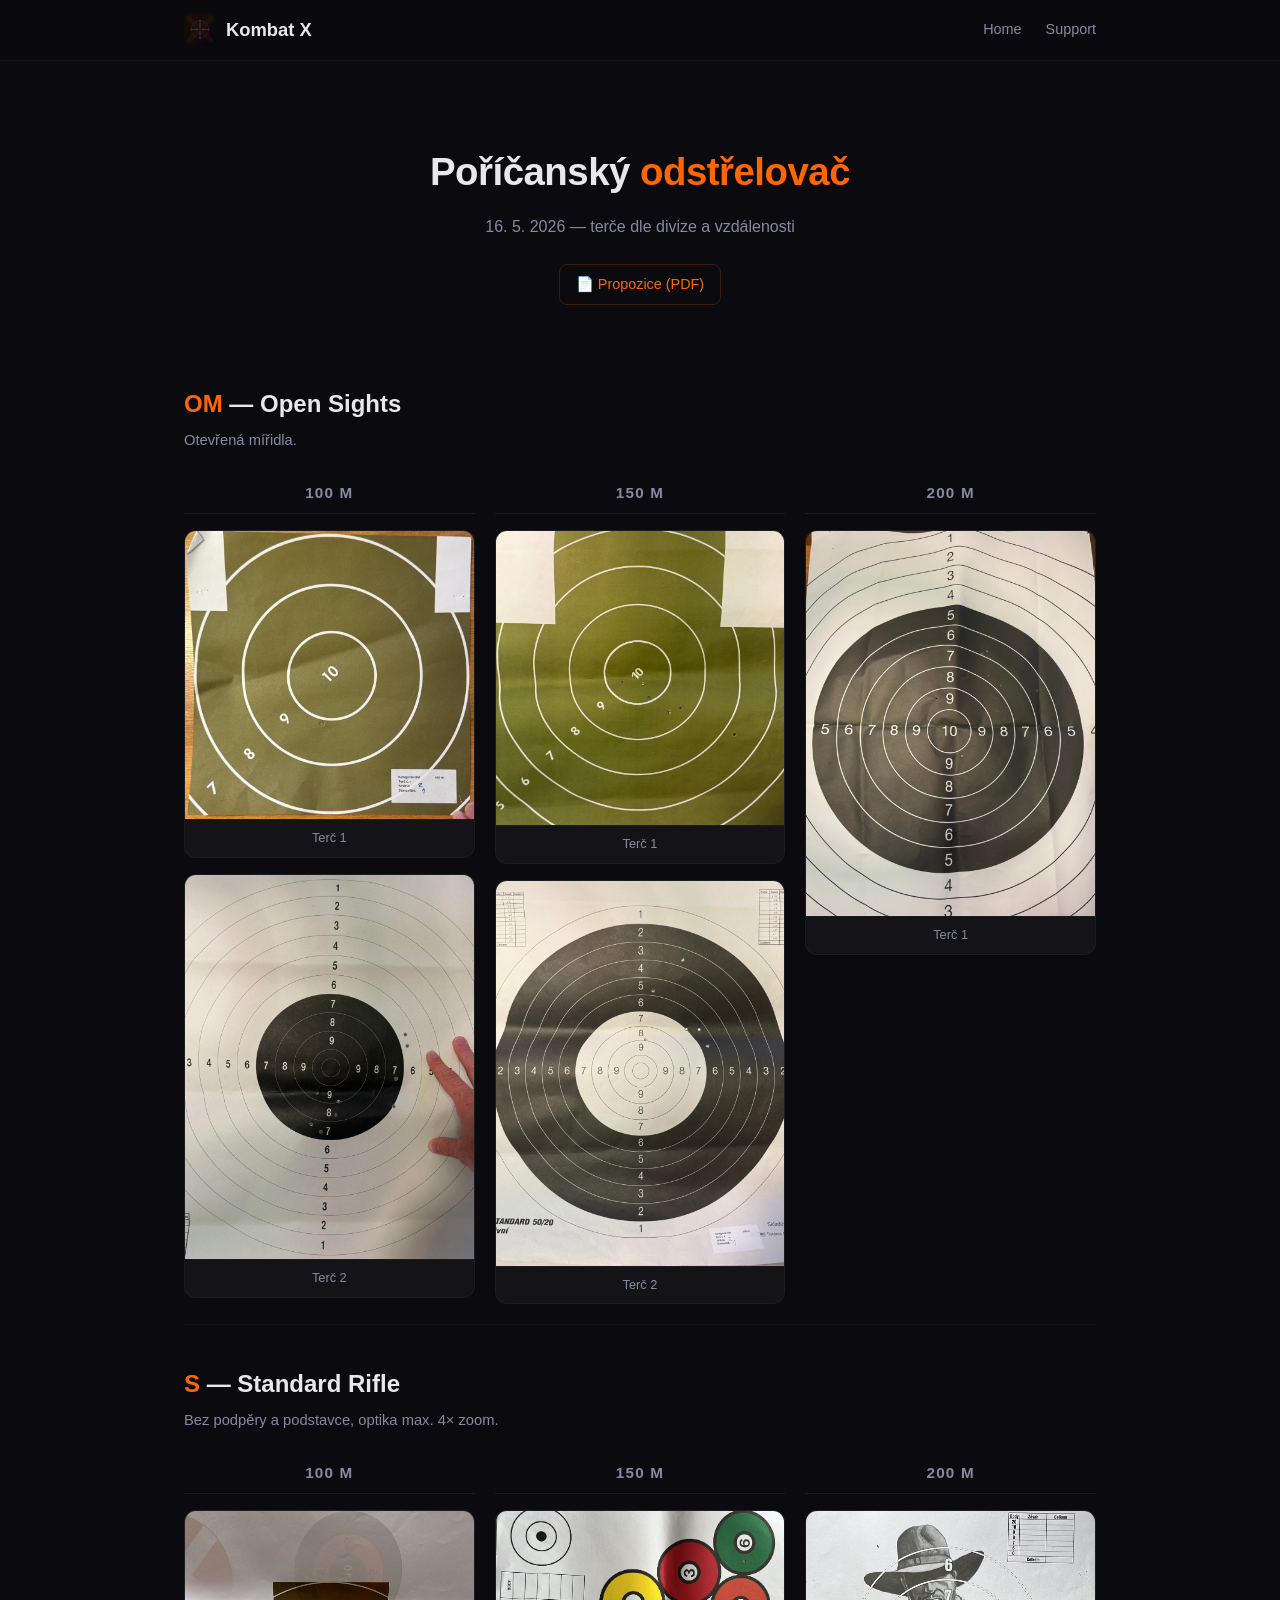
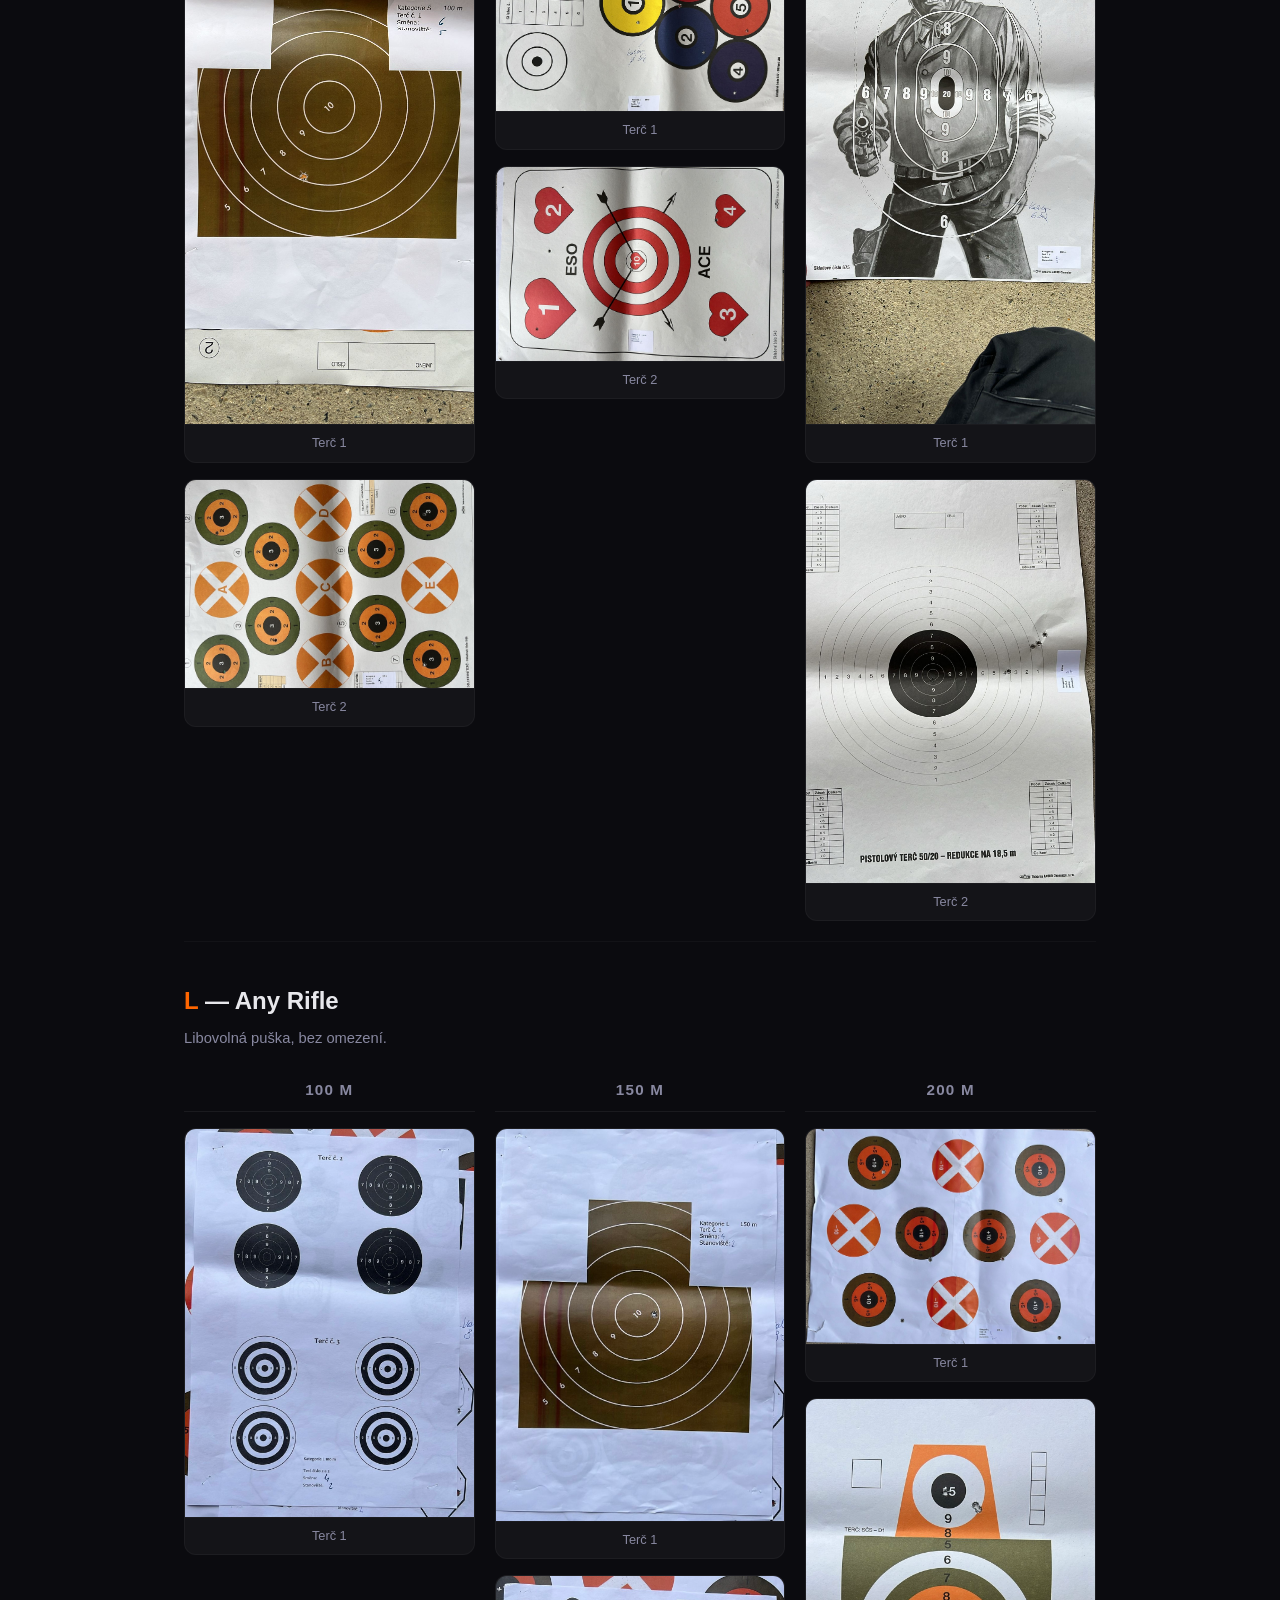
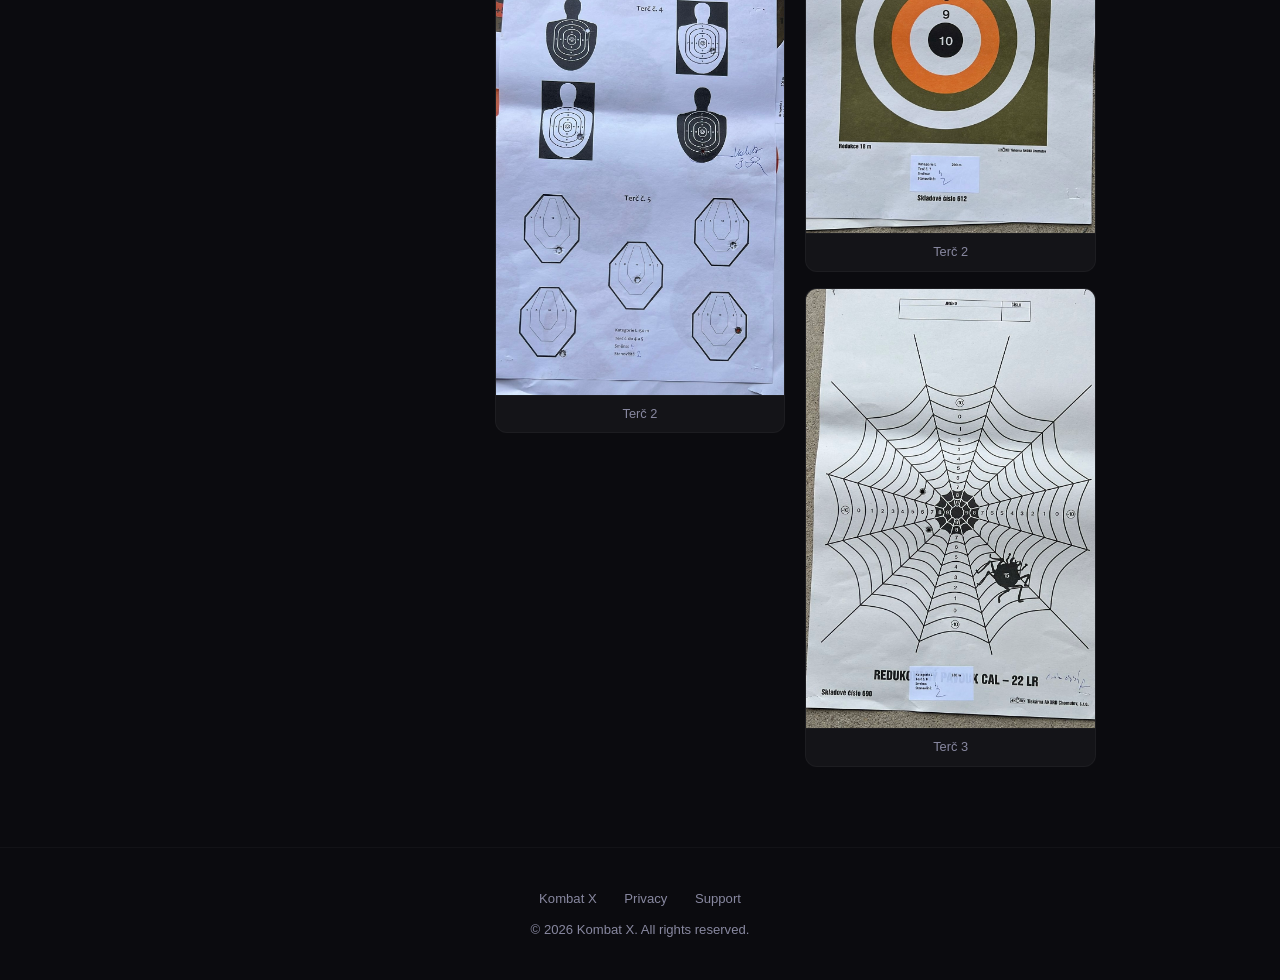
==== docs/2026_05_16/index.html @ 18e0c61b "Add Poříčanský odstřelovač 2026-05-16 target gallery 3-column gallery (100/150/200 m) per division (" ====
<!DOCTYPE html>
<html lang="en">
<head>
  <meta charset="utf-8">
  <meta name="viewport" content="width=device-width, initial-scale=1">
  <title>Poříčanský odstřelovač — 16. 5. 2026</title>
  <meta name="description" content="Terče ze závodu Poříčanský odstřelovač 2026 — divize OM, S a L na 100, 150 a 200 m.">
  <link rel="stylesheet" href="../style.css">
  <link rel="icon" href="data:image/svg+xml,<svg xmlns='http://www.w3.org/2000/svg' viewBox='0 0 100 100'><text y='.9em' font-size='90'>🎯</text></svg>">
  <style>
    .comp-hero {
      padding: 80px 0 40px;
      text-align: center;
    }
    .comp-hero h1 {
      font-size: 2.4rem; font-weight: 800; letter-spacing: -.5px;
      margin-bottom: 12px;
    }
    .comp-hero h1 span { color: var(--accent); }
    .comp-hero .meta {
      color: var(--text-muted); font-size: 1rem;
      margin-bottom: 24px;
    }
    .comp-hero .links a {
      display: inline-block;
      margin: 0 8px;
      padding: 8px 16px;
      border: 1px solid var(--accent-dim);
      border-radius: 8px;
      font-size: .9rem;
      color: var(--accent);
    }
    .comp-hero .links a:hover {
      background: var(--accent-dim);
      text-decoration: none;
    }

    .division {
      padding: 40px 0 20px;
      border-top: 1px solid #ffffff08;
    }
    .division:first-of-type { border-top: none; }
    .division h2 {
      font-size: 1.5rem; font-weight: 700;
      margin-bottom: 6px;
    }
    .division h2 span { color: var(--accent); }
    .division .description {
      color: var(--text-muted); font-size: .92rem;
      margin-bottom: 28px;
    }

    .targets-grid {
      display: grid;
      grid-template-columns: repeat(3, 1fr);
      gap: 20px;
    }
    .distance-col {
      display: flex;
      flex-direction: column;
      gap: 16px;
    }
    .distance-col h3 {
      font-size: .95rem;
      font-weight: 600;
      color: var(--text-muted);
      text-transform: uppercase;
      letter-spacing: .08em;
      text-align: center;
      padding-bottom: 8px;
      border-bottom: 1px solid #ffffff10;
    }
    .target {
      background: var(--bg-card);
      border: 1px solid #ffffff0a;
      border-radius: var(--radius);
      overflow: hidden;
      transition: border-color .2s, transform .2s;
    }
    .target:hover {
      border-color: var(--accent-dim);
      transform: translateY(-2px);
    }
    .target a {
      display: block;
    }
    .target img {
      width: 100%;
      height: auto;
      display: block;
    }
    .target .caption {
      padding: 8px 12px;
      font-size: .8rem;
      color: var(--text-muted);
      text-align: center;
      border-top: 1px solid #ffffff08;
    }

    @media (max-width: 720px) {
      .comp-hero { padding: 48px 0 24px; }
      .comp-hero h1 { font-size: 1.8rem; }
      .targets-grid { gap: 12px; }
      .distance-col { gap: 12px; }
      .distance-col h3 { font-size: .8rem; }
      .target .caption { font-size: .72rem; padding: 6px 8px; }
      .division h2 { font-size: 1.2rem; }
    }
  </style>
</head>
<body>

<!-- Nav -->
<nav class="nav">
  <div class="container">
    <a href="../index.html" class="nav-brand">
      <svg xmlns="http://www.w3.org/2000/svg" viewBox="0 0 512 512" width="32" height="32">
        <defs>
          <linearGradient id="bg" x1="0%" y1="0%" x2="100%" y2="100%">
            <stop offset="0%" stop-color="#1a0a00"/>
            <stop offset="50%" stop-color="#0d0d0d"/>
            <stop offset="100%" stop-color="#0a0015"/>
          </linearGradient>
        </defs>
        <rect width="512" height="512" rx="112" fill="url(#bg)"/>
        <g opacity=".08" stroke="#ff4400" stroke-width="80" stroke-linecap="round">
          <line x1="80" y1="70" x2="432" y2="422"/>
          <line x1="432" y1="70" x2="80" y2="422"/>
        </g>
        <circle cx="256" cy="246" r="140" fill="none" stroke="#ff5500" stroke-width="4" opacity=".6"/>
        <g stroke="#fff" stroke-linecap="round" stroke-width="3.5" opacity=".9">
          <line x1="256" y1="100" x2="256" y2="210"/>
          <line x1="256" y1="282" x2="256" y2="392"/>
          <line x1="110" y1="246" x2="220" y2="246"/>
          <line x1="292" y1="246" x2="402" y2="246"/>
        </g>
        <circle cx="256" cy="246" r="6" fill="#ff8800" opacity=".95"/>
        <circle cx="256" cy="246" r="3" fill="#ffee00"/>
      </svg>
      Kombat X
    </a>
    <div class="nav-links">
      <a href="../index.html">Home</a>
      <a href="../support.html">Support</a>
    </div>
  </div>
</nav>

<!-- Header -->
<section class="comp-hero">
  <div class="container">
    <h1>Poříčanský <span>odstřelovač</span></h1>
    <p class="meta">16. 5. 2026 — terče dle divize a vzdálenosti</p>
    <div class="links">
      <a href="20260516_popis.pdf" target="_blank" rel="noopener">📄 Propozice (PDF)</a>
    </div>
  </div>
</section>

<!-- Divisions -->
<main class="container">

  <section class="division">
    <h2><span>OM</span> — Open Sights</h2>
    <p class="description">Otevřená mířidla.</p>
    <div class="targets-grid">
      <div class="distance-col">
        <h3>100 m</h3>
        <div class="target">
          <a href="OM_100m_1.jpeg" target="_blank" rel="noopener">
            <img src="OM_100m_1.jpeg" alt="OM 100 m — terč 1" loading="lazy">
          </a>
          <div class="caption">Terč 1</div>
        </div>
        <div class="target">
          <a href="OM_100m_2.jpeg" target="_blank" rel="noopener">
            <img src="OM_100m_2.jpeg" alt="OM 100 m — terč 2" loading="lazy">
          </a>
          <div class="caption">Terč 2</div>
        </div>
      </div>
      <div class="distance-col">
        <h3>150 m</h3>
        <div class="target">
          <a href="OM_150m_1.jpeg" target="_blank" rel="noopener">
            <img src="OM_150m_1.jpeg" alt="OM 150 m — terč 1" loading="lazy">
          </a>
          <div class="caption">Terč 1</div>
        </div>
        <div class="target">
          <a href="OM_150m_2.jpeg" target="_blank" rel="noopener">
            <img src="OM_150m_2.jpeg" alt="OM 150 m — terč 2" loading="lazy">
          </a>
          <div class="caption">Terč 2</div>
        </div>
      </div>
      <div class="distance-col">
        <h3>200 m</h3>
        <div class="target">
          <a href="OM_200m_1.jpeg" target="_blank" rel="noopener">
            <img src="OM_200m_1.jpeg" alt="OM 200 m — terč 1" loading="lazy">
          </a>
          <div class="caption">Terč 1</div>
        </div>
      </div>
    </div>
  </section>

  <section class="division">
    <h2><span>S</span> — Standard Rifle</h2>
    <p class="description">Bez podpěry a podstavce, optika max. 4× zoom.</p>
    <div class="targets-grid">
      <div class="distance-col">
        <h3>100 m</h3>
        <div class="target">
          <a href="S_100m_1.JPG" target="_blank" rel="noopener">
            <img src="S_100m_1.JPG" alt="S 100 m — terč 1" loading="lazy">
          </a>
          <div class="caption">Terč 1</div>
        </div>
        <div class="target">
          <a href="S_100m_2.JPG" target="_blank" rel="noopener">
            <img src="S_100m_2.JPG" alt="S 100 m — terč 2" loading="lazy">
          </a>
          <div class="caption">Terč 2</div>
        </div>
      </div>
      <div class="distance-col">
        <h3>150 m</h3>
        <div class="target">
          <a href="S_150m_1.JPG" target="_blank" rel="noopener">
            <img src="S_150m_1.JPG" alt="S 150 m — terč 1" loading="lazy">
          </a>
          <div class="caption">Terč 1</div>
        </div>
        <div class="target">
          <a href="S_150m_2.JPG" target="_blank" rel="noopener">
            <img src="S_150m_2.JPG" alt="S 150 m — terč 2" loading="lazy">
          </a>
          <div class="caption">Terč 2</div>
        </div>
      </div>
      <div class="distance-col">
        <h3>200 m</h3>
        <div class="target">
          <a href="S_200m_1.JPG" target="_blank" rel="noopener">
            <img src="S_200m_1.JPG" alt="S 200 m — terč 1" loading="lazy">
          </a>
          <div class="caption">Terč 1</div>
        </div>
        <div class="target">
          <a href="S_200m_2.JPG" target="_blank" rel="noopener">
            <img src="S_200m_2.JPG" alt="S 200 m — terč 2" loading="lazy">
          </a>
          <div class="caption">Terč 2</div>
        </div>
      </div>
    </div>
  </section>

  <section class="division">
    <h2><span>L</span> — Any Rifle</h2>
    <p class="description">Libovolná puška, bez omezení.</p>
    <div class="targets-grid">
      <div class="distance-col">
        <h3>100 m</h3>
        <div class="target">
          <a href="L_100m_1.jpg" target="_blank" rel="noopener">
            <img src="L_100m_1.jpg" alt="L 100 m — terč 1" loading="lazy">
          </a>
          <div class="caption">Terč 1</div>
        </div>
      </div>
      <div class="distance-col">
        <h3>150 m</h3>
        <div class="target">
          <a href="L_150m_1.jpg" target="_blank" rel="noopener">
            <img src="L_150m_1.jpg" alt="L 150 m — terč 1" loading="lazy">
          </a>
          <div class="caption">Terč 1</div>
        </div>
        <div class="target">
          <a href="L_150m_2.jpg" target="_blank" rel="noopener">
            <img src="L_150m_2.jpg" alt="L 150 m — terč 2" loading="lazy">
          </a>
          <div class="caption">Terč 2</div>
        </div>
      </div>
      <div class="distance-col">
        <h3>200 m</h3>
        <div class="target">
          <a href="L_200m_1.jpg" target="_blank" rel="noopener">
            <img src="L_200m_1.jpg" alt="L 200 m — terč 1" loading="lazy">
          </a>
          <div class="caption">Terč 1</div>
        </div>
        <div class="target">
          <a href="L_200m_2.jpg" target="_blank" rel="noopener">
            <img src="L_200m_2.jpg" alt="L 200 m — terč 2" loading="lazy">
          </a>
          <div class="caption">Terč 2</div>
        </div>
        <div class="target">
          <a href="L_200m_3.jpg" target="_blank" rel="noopener">
            <img src="L_200m_3.jpg" alt="L 200 m — terč 3" loading="lazy">
          </a>
          <div class="caption">Terč 3</div>
        </div>
      </div>
    </div>
  </section>

</main>

<!-- Footer -->
<footer class="footer" style="margin-top: 60px;">
  <div class="container">
    <div class="footer-links">
      <a href="../index.html">Kombat X</a>
      <a href="../privacy.html">Privacy</a>
      <a href="../support.html">Support</a>
    </div>
    <p>&copy; 2026 Kombat X. All rights reserved.</p>
  </div>
</footer>

</body>
</html>
---- docs/style.css ----
/* ── Reset & Base ───────────────────────────────────────────── */
*, *::before, *::after { box-sizing: border-box; margin: 0; padding: 0; }

:root {
  --bg:        #0b0b0f;
  --bg-card:   #141418;
  --bg-subtle: #1a1a22;
  --accent:    #ff6600;
  --accent-dim:#ff660033;
  --text:      #e8e8ec;
  --text-muted:#8888a0;
  --radius:    12px;
  --max-w:     960px;
}

html { scroll-behavior: smooth; }

body {
  font-family: -apple-system, BlinkMacSystemFont, "SF Pro Display", "Segoe UI", Roboto, Helvetica, Arial, sans-serif;
  background: var(--bg);
  color: var(--text);
  line-height: 1.6;
  -webkit-font-smoothing: antialiased;
}

a { color: var(--accent); text-decoration: none; }
a:hover { text-decoration: underline; }

img { max-width: 100%; display: block; }

/* ── Layout ────────────────────────────────────────────────── */
.container { max-width: var(--max-w); margin: 0 auto; padding: 0 24px; }

/* ── Nav ───────────────────────────────────────────────────── */
.nav {
  position: sticky; top: 0; z-index: 100;
  background: rgba(11,11,15,.85);
  backdrop-filter: blur(16px);
  -webkit-backdrop-filter: blur(16px);
  border-bottom: 1px solid #ffffff0a;
}
.nav .container {
  display: flex; align-items: center; justify-content: space-between;
  height: 60px;
}
.nav-brand {
  display: flex; align-items: center; gap: 10px;
  font-weight: 700; font-size: 1.15rem; color: var(--text);
  text-decoration: none;
}
.nav-brand svg { width: 32px; height: 32px; border-radius: 7px; }
.nav-links { display: flex; gap: 24px; }
.nav-links a { color: var(--text-muted); font-size: .9rem; font-weight: 500; }
.nav-links a:hover { color: var(--text); text-decoration: none; }

/* ── Hero ──────────────────────────────────────────────────── */
.hero {
  padding: 100px 0 80px;
  text-align: center;
}
.hero-icon {
  width: 120px; height: 120px;
  border-radius: 26px;
  margin: 0 auto 32px;
  box-shadow: 0 0 60px var(--accent-dim), 0 8px 32px #00000080;
}
.hero h1 {
  font-size: 3rem; font-weight: 800; letter-spacing: -1px;
  margin-bottom: 16px;
}
.hero h1 span { color: var(--accent); }
.hero .tagline {
  font-size: 1.2rem; color: var(--text-muted);
  max-width: 520px; margin: 0 auto 40px;
}
.app-store-badge {
  display: inline-block;
  transition: transform .15s;
}
.app-store-badge:hover { transform: scale(1.04); }
.app-store-badge img { height: 54px; }

/* ── Features ──────────────────────────────────────────────── */
.features { padding: 60px 0 80px; }
.features h2 {
  text-align: center; font-size: 1.8rem; font-weight: 700;
  margin-bottom: 48px;
}
.feature-grid {
  display: grid;
  grid-template-columns: repeat(auto-fit, minmax(260px, 1fr));
  gap: 24px;
}
.feature-card {
  background: var(--bg-card);
  border: 1px solid #ffffff0a;
  border-radius: var(--radius);
  padding: 28px 24px;
  transition: border-color .2s;
}
.feature-card:hover { border-color: var(--accent-dim); }
.feature-card--hero {
  grid-column: span 1;
  border-color: #ff660025;
  background: linear-gradient(135deg, #1a1208 0%, var(--bg-card) 100%);
}
.feature-card--hero h3 { color: var(--accent); }
@media (min-width: 641px) {
  .feature-card--hero { grid-column: span 1; }
  .feature-grid { grid-template-columns: repeat(auto-fit, minmax(260px, 1fr)); }
}
.feature-card .icon {
  font-size: 1.6rem; margin-bottom: 12px;
  width: 44px; height: 44px;
  display: flex; align-items: center; justify-content: center;
  background: var(--bg-subtle);
  border-radius: 10px;
}
.feature-card h3 { font-size: 1.05rem; font-weight: 600; margin-bottom: 8px; }
.feature-card p  { font-size: .9rem; color: var(--text-muted); line-height: 1.55; }

/* ── Specs strip ───────────────────────────────────────────── */
.specs {
  padding: 48px 0;
  border-top: 1px solid #ffffff08;
  border-bottom: 1px solid #ffffff08;
}
.specs-grid {
  display: flex; flex-wrap: wrap; justify-content: center; gap: 40px;
  text-align: center;
}
.specs-grid .spec strong {
  display: block; font-size: 1.5rem; color: var(--accent);
}
.specs-grid .spec span {
  font-size: .85rem; color: var(--text-muted);
}

/* ── CTA ───────────────────────────────────────────────────── */
.cta {
  padding: 80px 0;
  text-align: center;
}
.cta h2 { font-size: 1.8rem; font-weight: 700; margin-bottom: 12px; }
.cta p  { color: var(--text-muted); margin-bottom: 32px; }

/* ── Footer ────────────────────────────────────────────────── */
.footer {
  padding: 40px 0;
  border-top: 1px solid #ffffff08;
  text-align: center;
  font-size: .82rem;
  color: var(--text-muted);
}
.footer-links { margin-bottom: 10px; }
.footer-links a { margin: 0 12px; color: var(--text-muted); }
.footer-links a:hover { color: var(--text); }

/* ── Legal pages ───────────────────────────────────────────── */
.legal {
  padding: 80px 0 60px;
  max-width: 680px;
  margin: 0 auto;
}
.legal h1 {
  font-size: 2rem; font-weight: 700; margin-bottom: 8px;
}
.legal .updated {
  color: var(--text-muted); font-size: .85rem; margin-bottom: 36px;
}
.legal h2 {
  font-size: 1.15rem; font-weight: 600; margin: 32px 0 10px;
}
.legal p, .legal ul {
  color: var(--text-muted); font-size: .93rem; margin-bottom: 14px;
}
.legal ul { padding-left: 22px; }
.legal li { margin-bottom: 6px; }
.legal a { color: var(--accent); }

/* ── Support page ──────────────────────────────────────────── */
.support-card {
  background: var(--bg-card);
  border: 1px solid #ffffff0a;
  border-radius: var(--radius);
  padding: 32px;
  margin-top: 32px;
}
.support-card h2 { font-size: 1.1rem; font-weight: 600; margin-bottom: 12px; }
.support-card p  { color: var(--text-muted); font-size: .93rem; }

/* ── Responsive ────────────────────────────────────────────── */
@media (max-width: 640px) {
  .hero { padding: 60px 0 48px; }
  .hero h1 { font-size: 2rem; }
  .hero .tagline { font-size: 1rem; }
  .hero-icon { width: 90px; height: 90px; border-radius: 20px; }
  .features h2 { font-size: 1.4rem; }
  .nav-links { gap: 16px; }
  .nav-links a { font-size: .82rem; }
  .specs-grid { gap: 24px; }
}
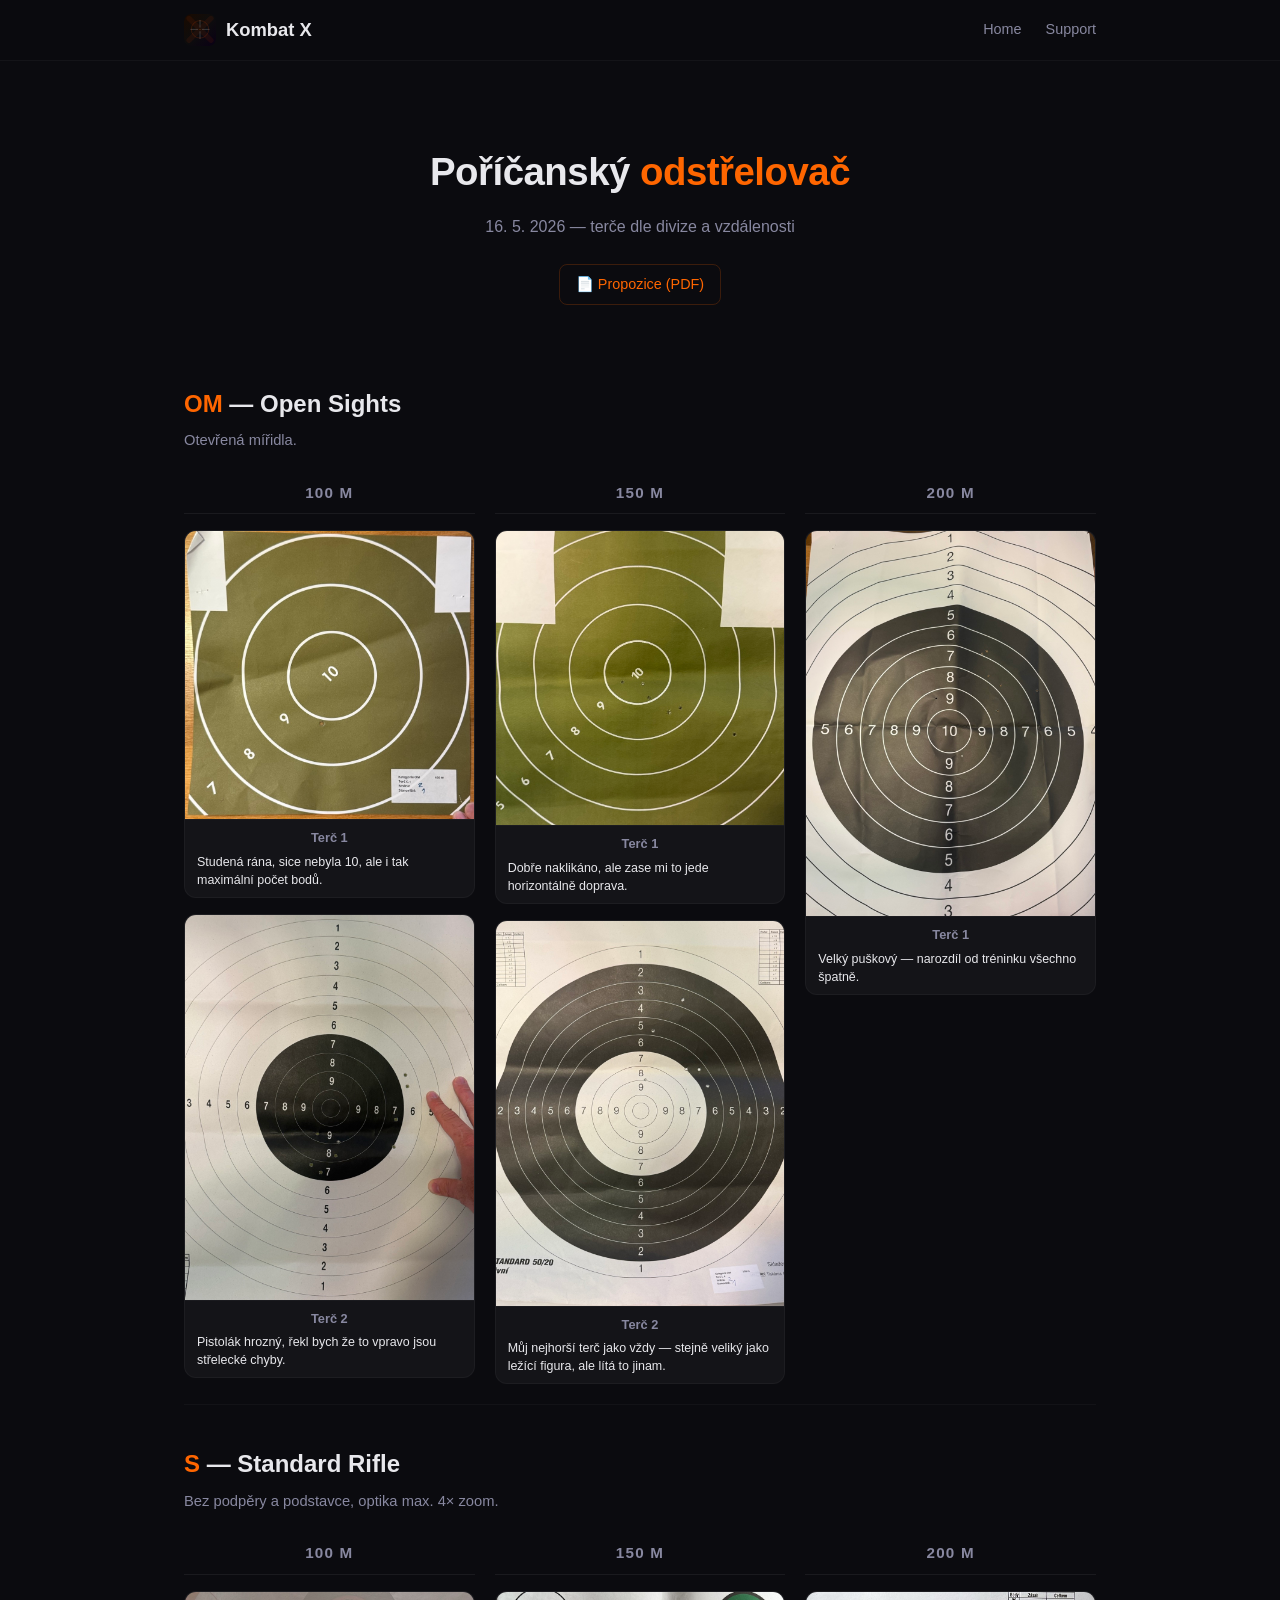
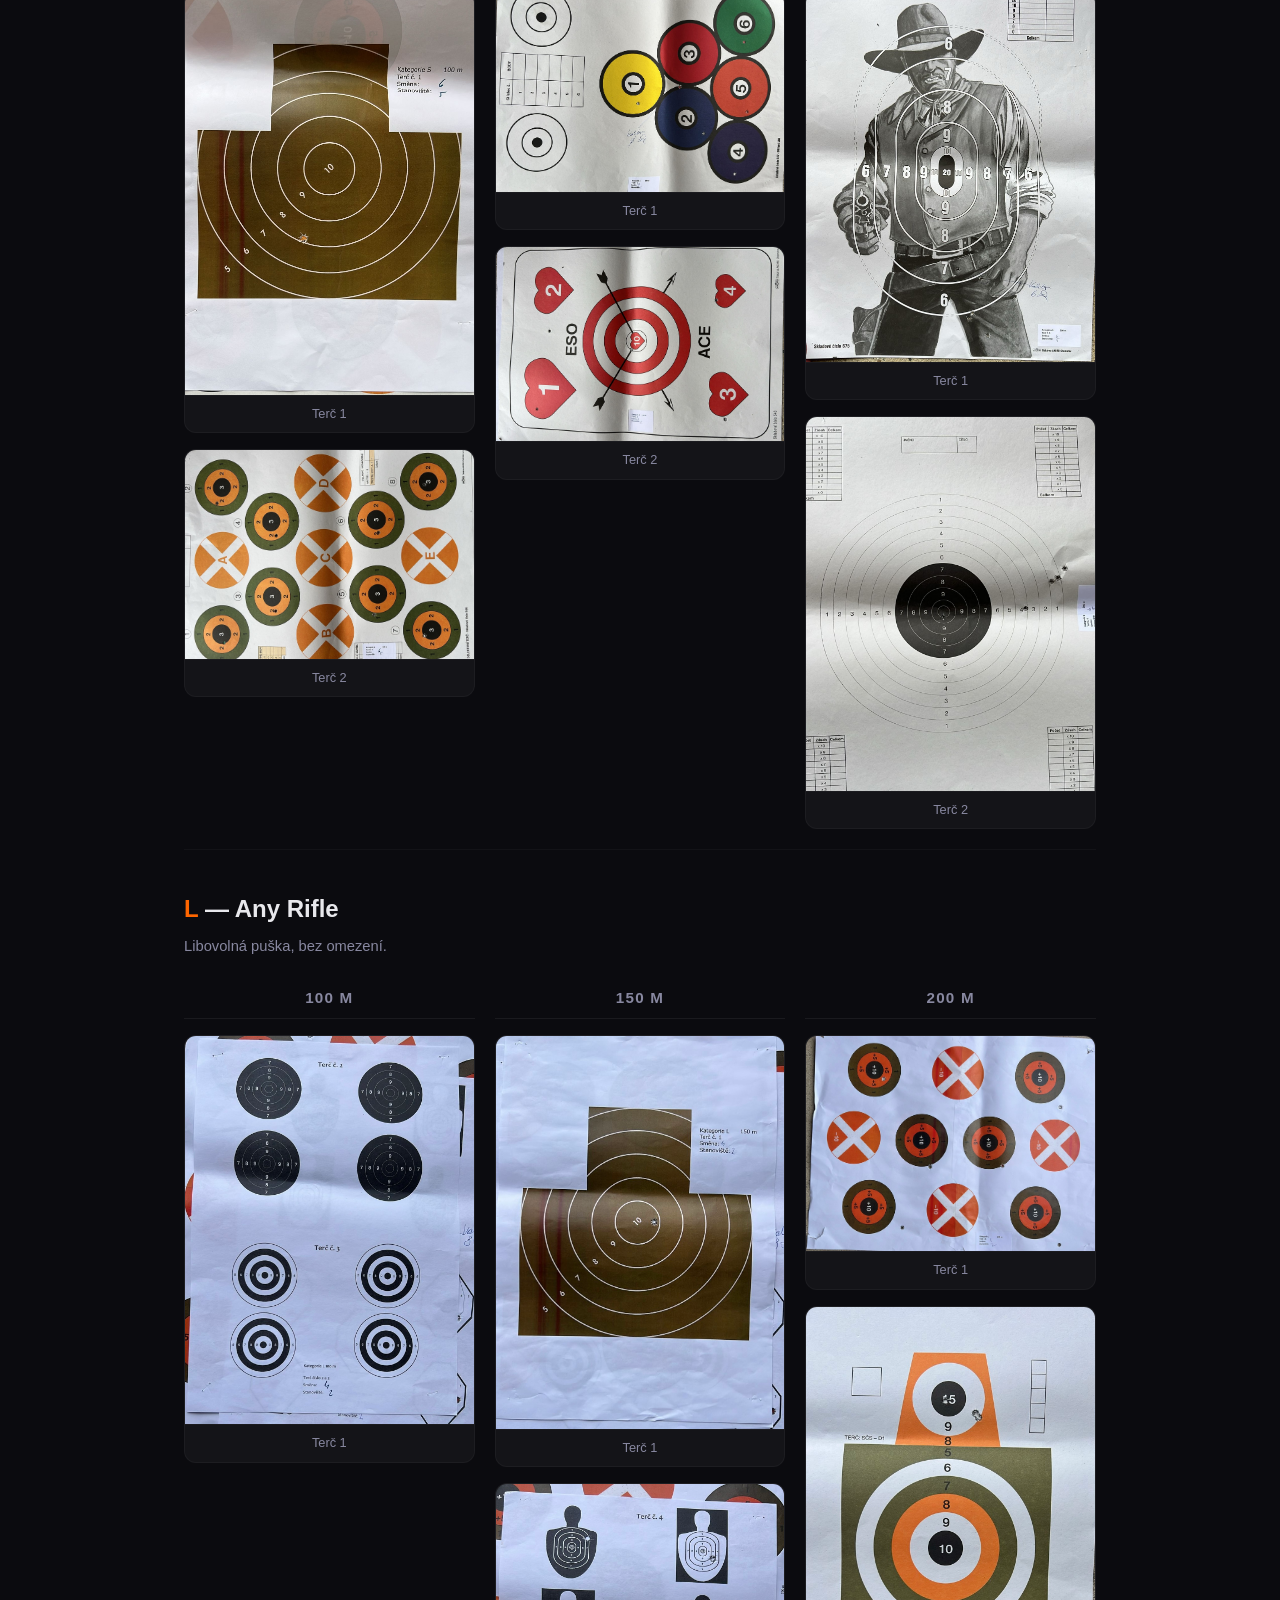
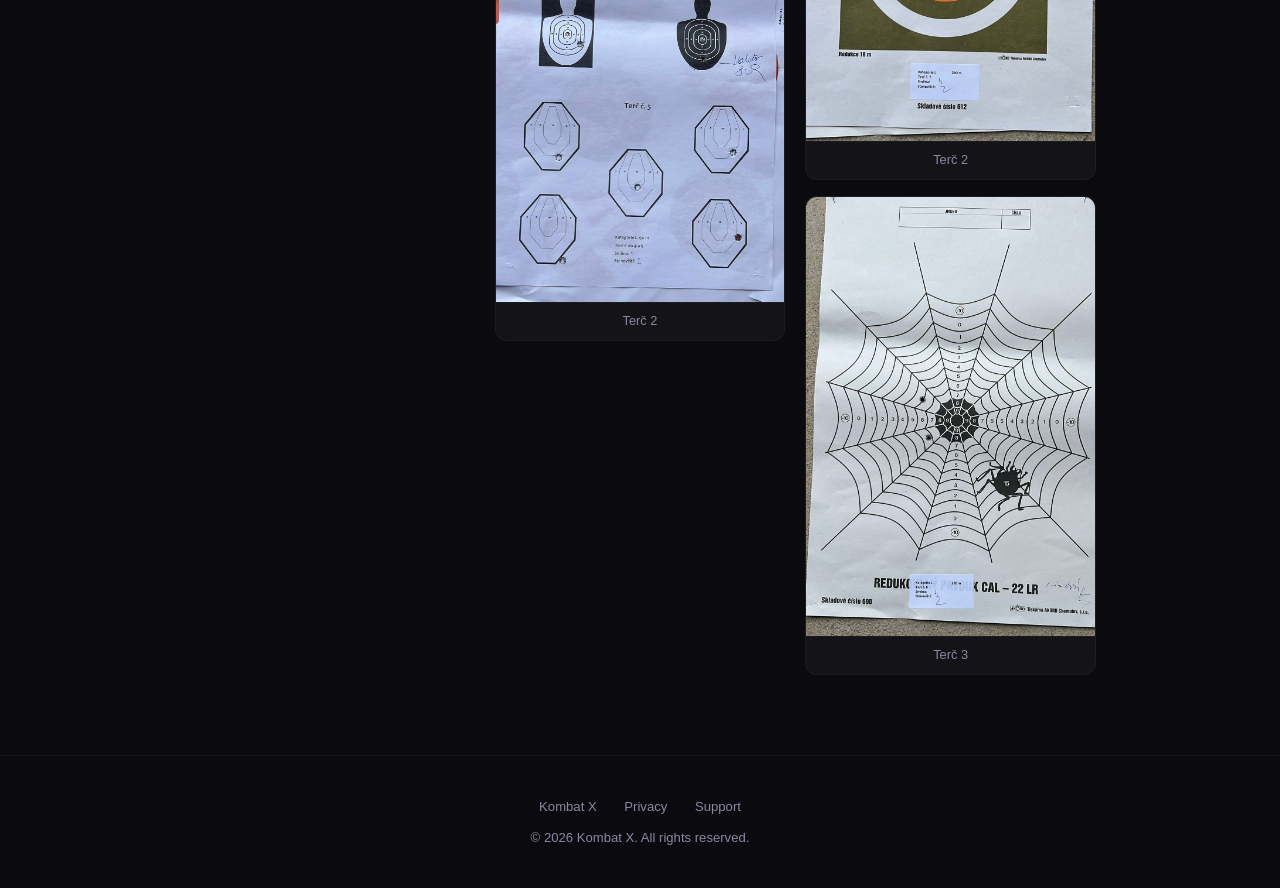
==== commit fba92d65: "Add captions for OM division targets Adds per-image captions to the page and extends captions.txt wi" ====
--- a/docs/2026_05_16/index.html
+++ b/docs/2026_05_16/index.html
@@ -95,6 +95,17 @@
       color: var(--text-muted);
       text-align: center;
       border-top: 1px solid #ffffff08;
+    }
+    .target .caption-label {
+      font-weight: 600;
+      color: var(--text-muted);
+    }
+    .target .caption-text {
+      margin-top: 4px;
+      font-size: .78rem;
+      color: var(--text);
+      text-align: left;
+      line-height: 1.45;
     }
 
     @media (max-width: 720px) {
@@ -170,13 +181,19 @@
           <a href="OM_100m_1.jpeg" target="_blank" rel="noopener">
             <img src="OM_100m_1.jpeg" alt="OM 100 m — terč 1" loading="lazy">
           </a>
-          <div class="caption">Terč 1</div>
+          <div class="caption">
+            <div class="caption-label">Terč 1</div>
+            <div class="caption-text">Studená rána, sice nebyla 10, ale i tak maximální počet bodů.</div>
+          </div>
         </div>
         <div class="target">
           <a href="OM_100m_2.jpeg" target="_blank" rel="noopener">
             <img src="OM_100m_2.jpeg" alt="OM 100 m — terč 2" loading="lazy">
           </a>
-          <div class="caption">Terč 2</div>
+          <div class="caption">
+            <div class="caption-label">Terč 2</div>
+            <div class="caption-text">Pistolák hrozný, řekl bych že to vpravo jsou střelecké chyby.</div>
+          </div>
         </div>
       </div>
       <div class="distance-col">
@@ -185,13 +202,19 @@
           <a href="OM_150m_1.jpeg" target="_blank" rel="noopener">
             <img src="OM_150m_1.jpeg" alt="OM 150 m — terč 1" loading="lazy">
           </a>
-          <div class="caption">Terč 1</div>
+          <div class="caption">
+            <div class="caption-label">Terč 1</div>
+            <div class="caption-text">Dobře naklikáno, ale zase mi to jede horizontálně doprava.</div>
+          </div>
         </div>
         <div class="target">
           <a href="OM_150m_2.jpeg" target="_blank" rel="noopener">
             <img src="OM_150m_2.jpeg" alt="OM 150 m — terč 2" loading="lazy">
           </a>
-          <div class="caption">Terč 2</div>
+          <div class="caption">
+            <div class="caption-label">Terč 2</div>
+            <div class="caption-text">Můj nejhorší terč jako vždy — stejně veliký jako ležící figura, ale lítá to jinam.</div>
+          </div>
         </div>
       </div>
       <div class="distance-col">
@@ -200,7 +223,10 @@
           <a href="OM_200m_1.jpeg" target="_blank" rel="noopener">
             <img src="OM_200m_1.jpeg" alt="OM 200 m — terč 1" loading="lazy">
           </a>
-          <div class="caption">Terč 1</div>
+          <div class="caption">
+            <div class="caption-label">Terč 1</div>
+            <div class="caption-text">Velký puškový — narozdíl od tréninku všechno špatně.</div>
+          </div>
         </div>
       </div>
     </div>
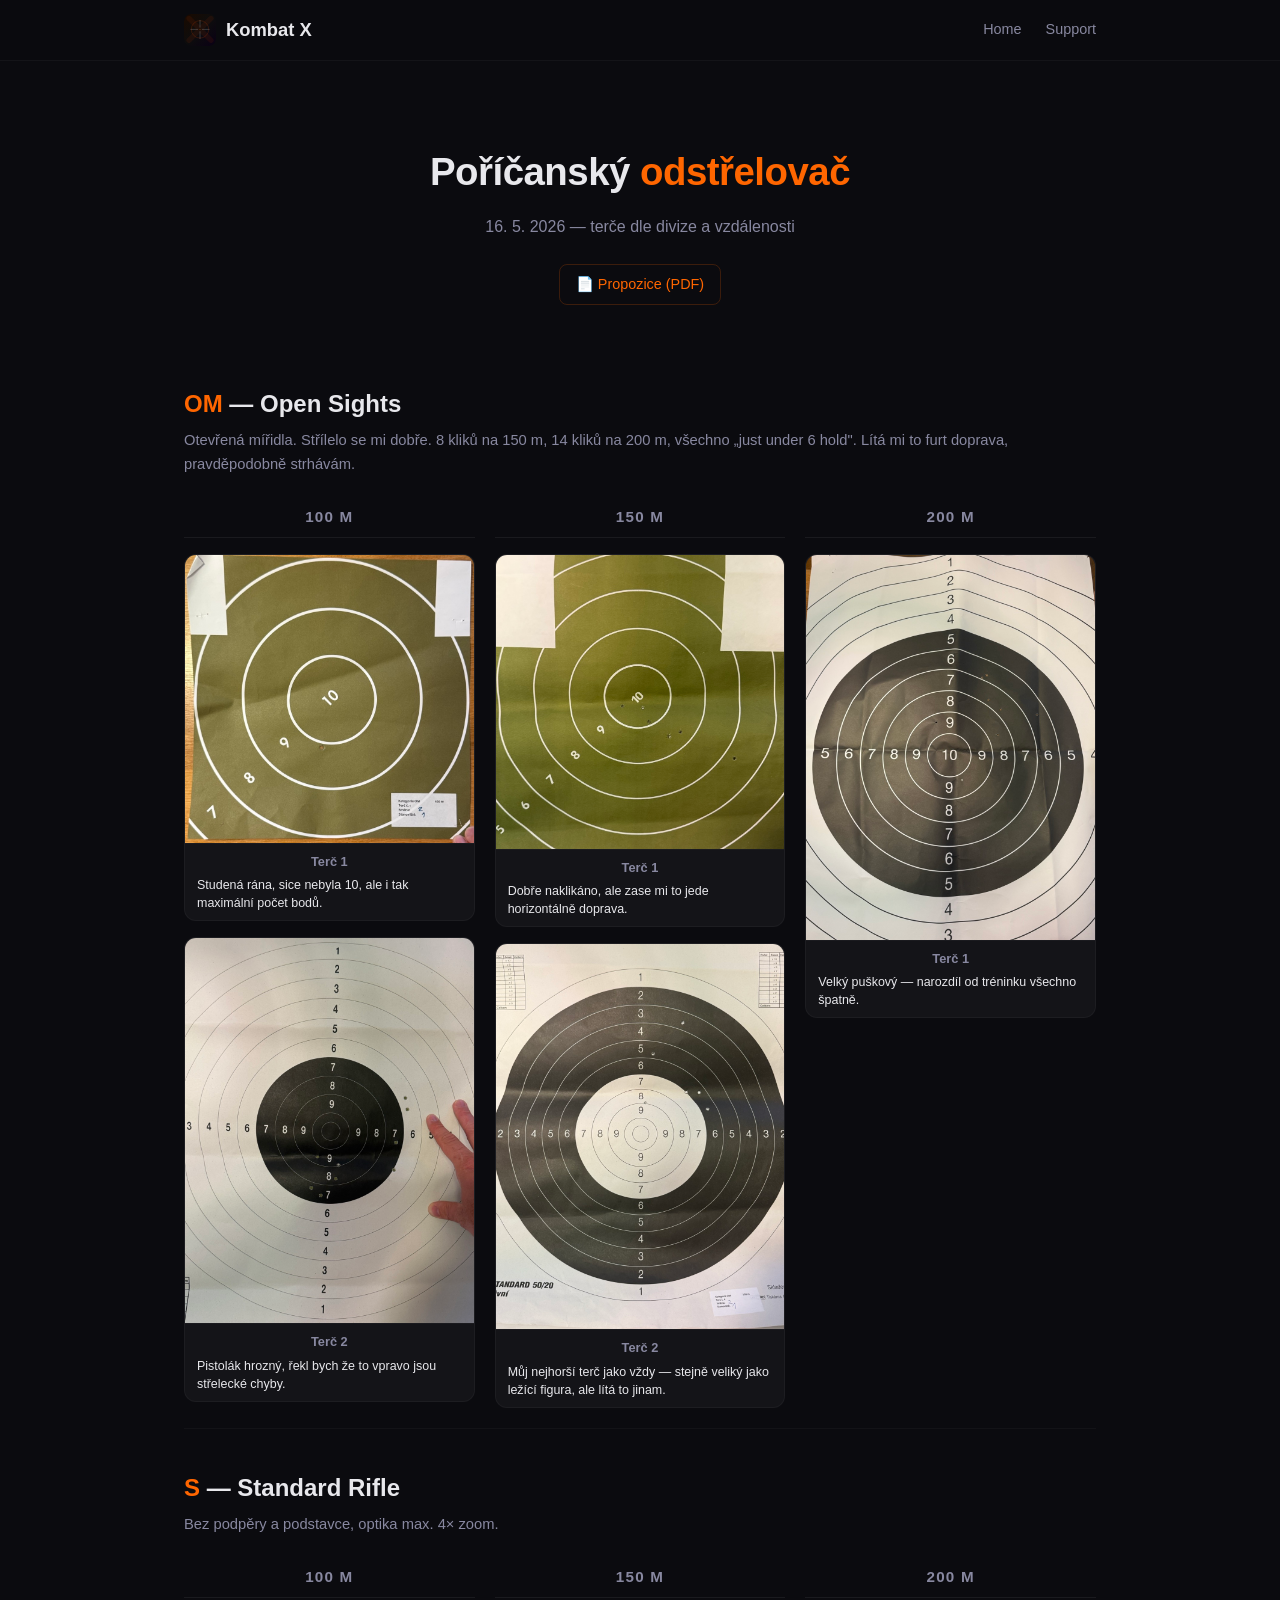
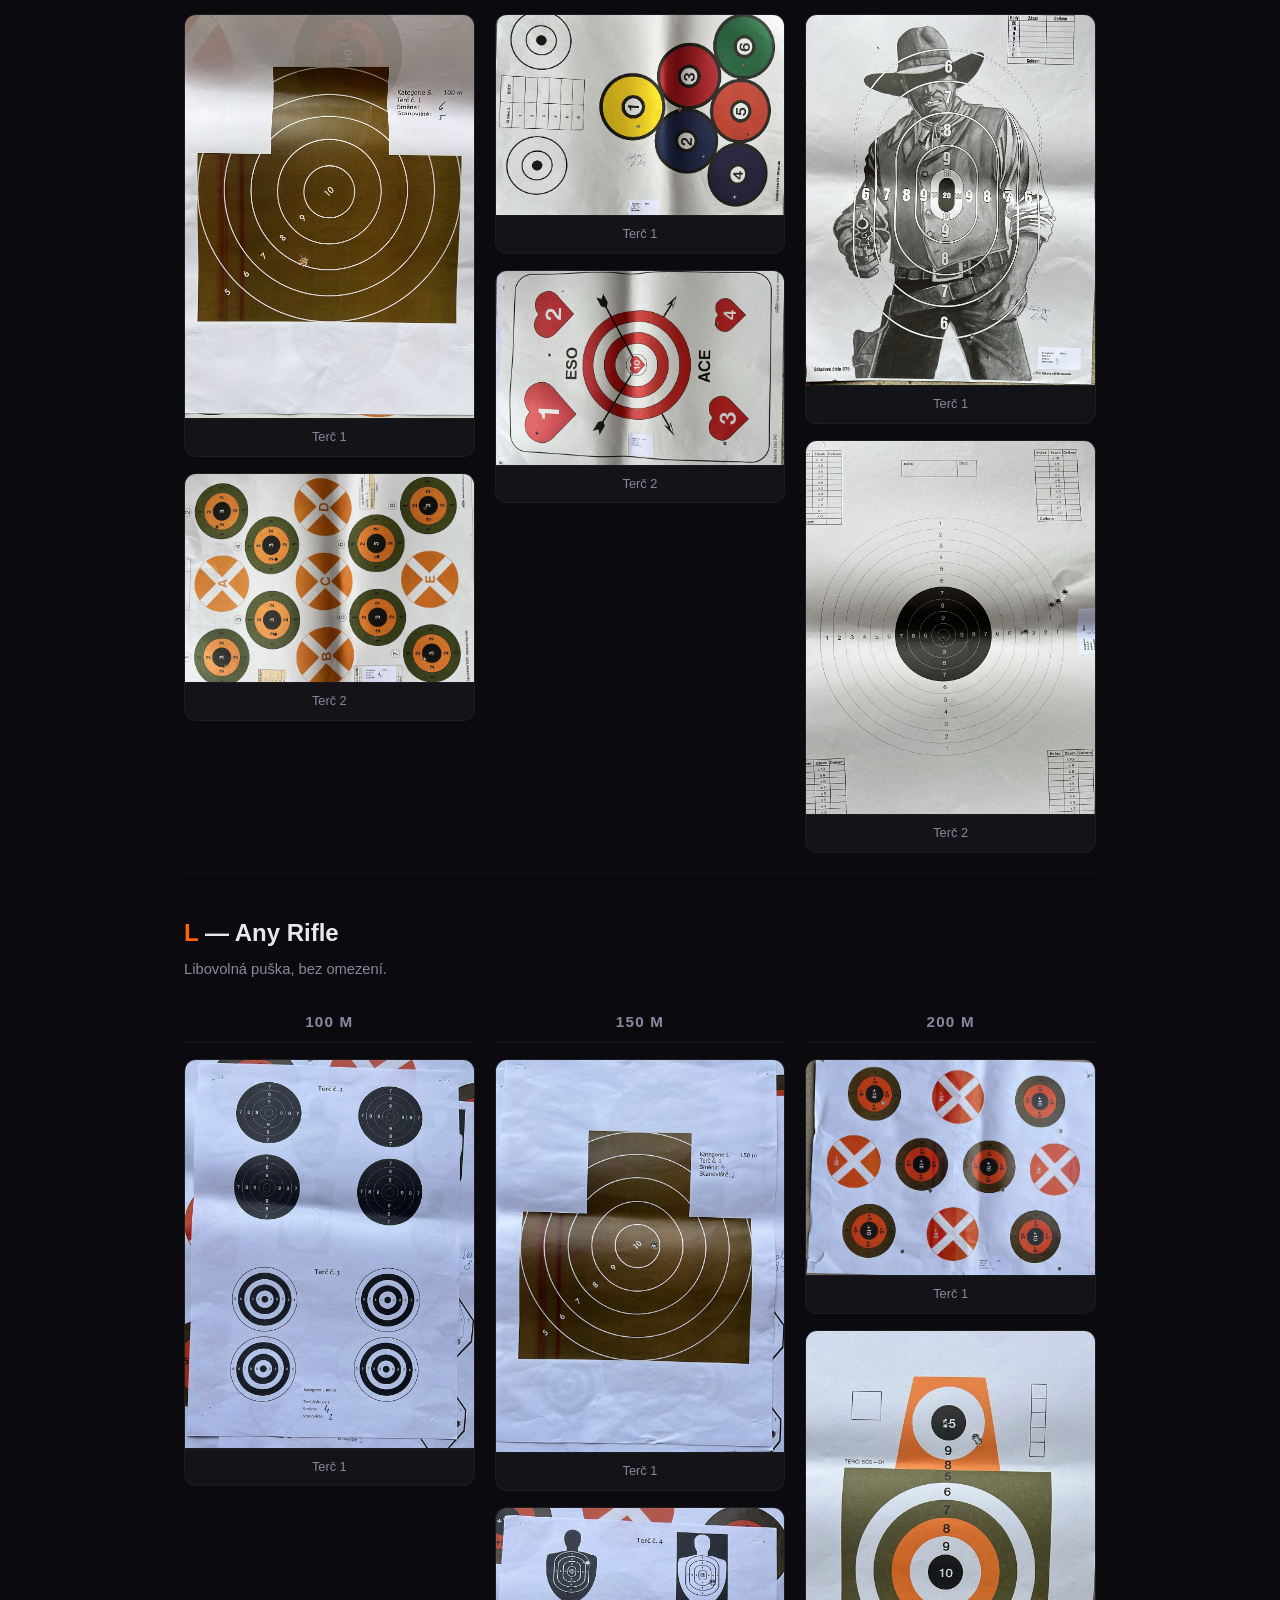
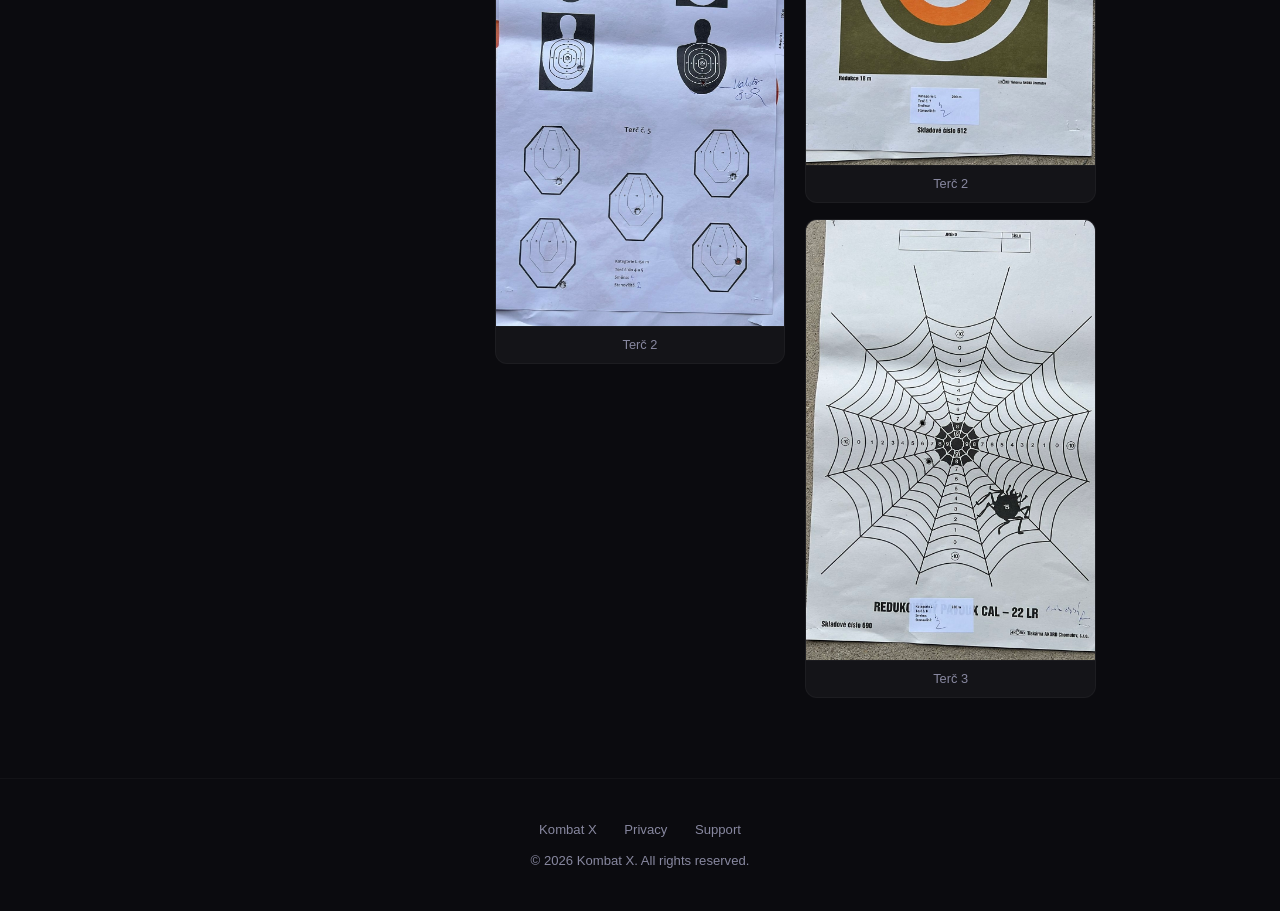
==== commit ca1c881f: "Expand OM division description with shooting notes Co-Authored-By: Claude Opus 4.7 (1M context) <nor" ====
--- a/docs/2026_05_16/index.html
+++ b/docs/2026_05_16/index.html
@@ -173,7 +173,7 @@
 
   <section class="division">
     <h2><span>OM</span> — Open Sights</h2>
-    <p class="description">Otevřená mířidla.</p>
+    <p class="description">Otevřená mířidla. Střílelo se mi dobře. 8 kliků na 150 m, 14 kliků na 200 m, všechno „just under 6 hold". Lítá mi to furt doprava, pravděpodobně strhávám.</p>
     <div class="targets-grid">
       <div class="distance-col">
         <h3>100 m</h3>
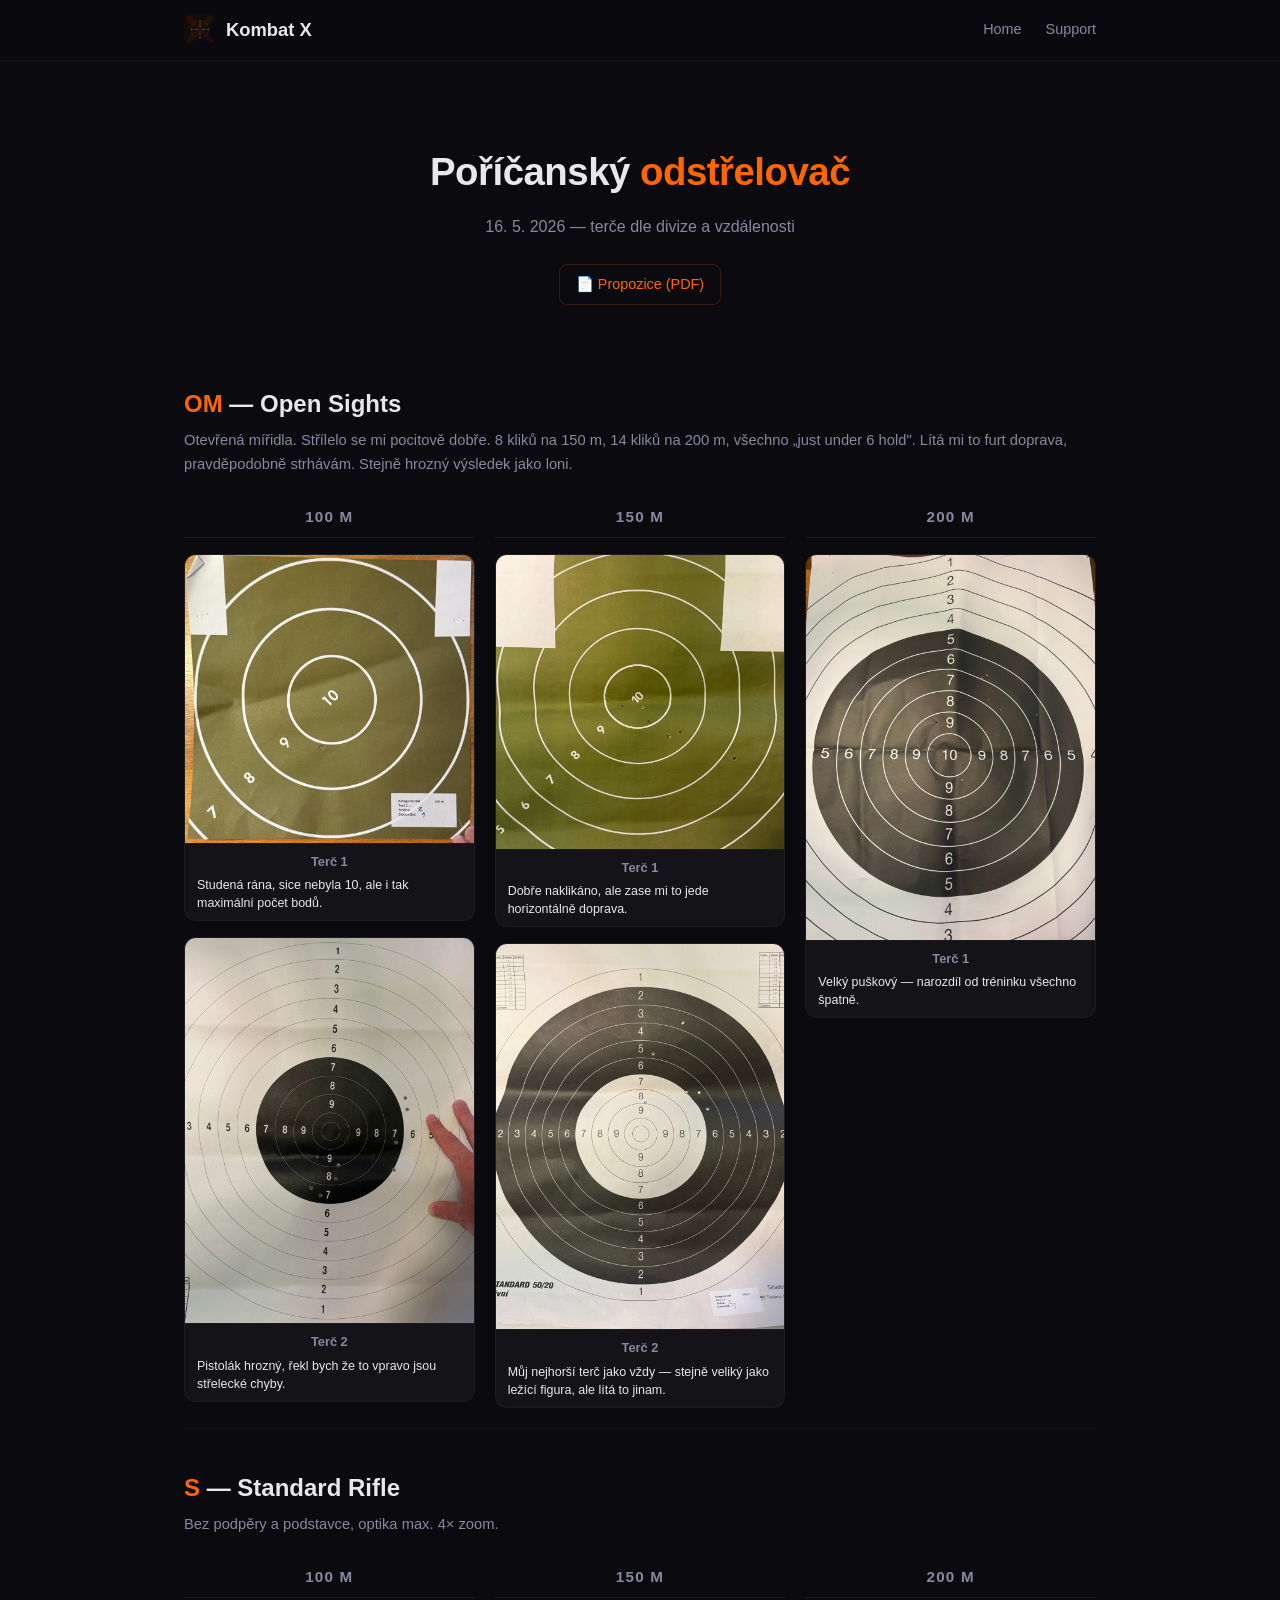
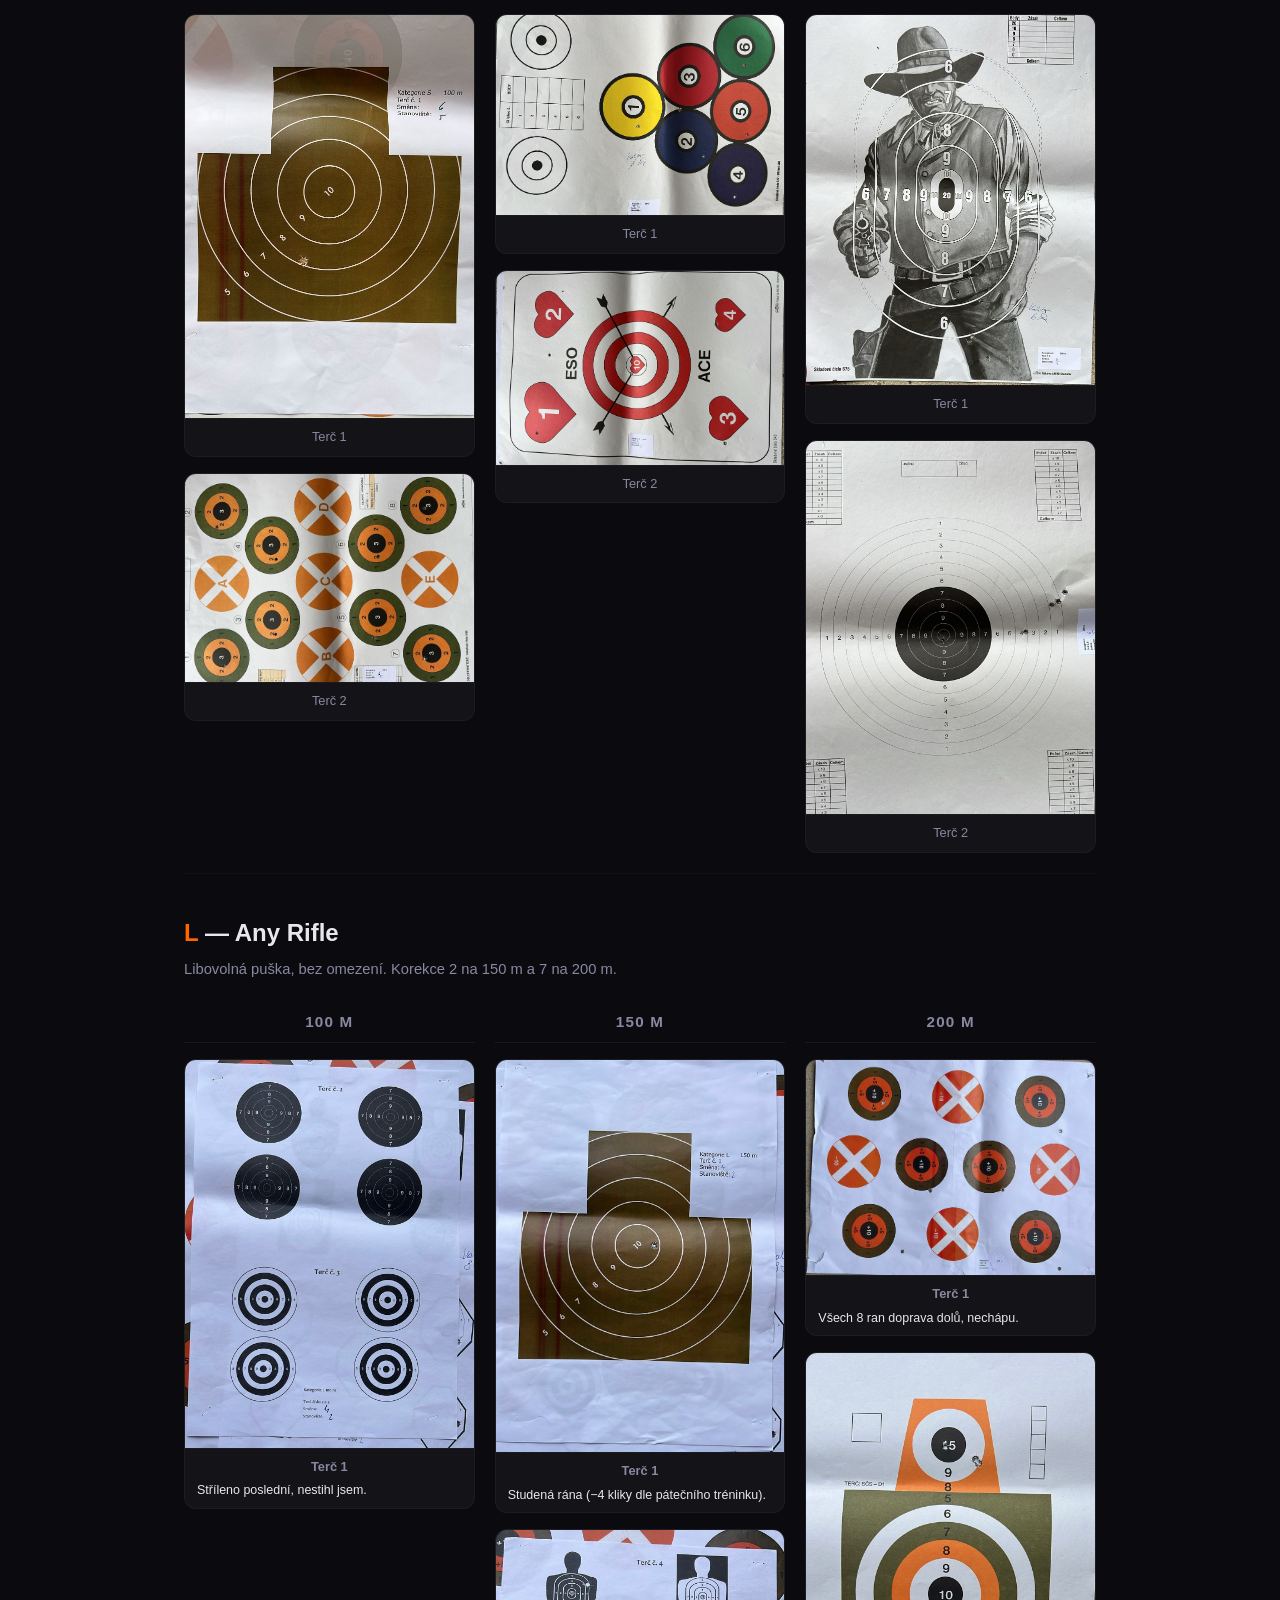
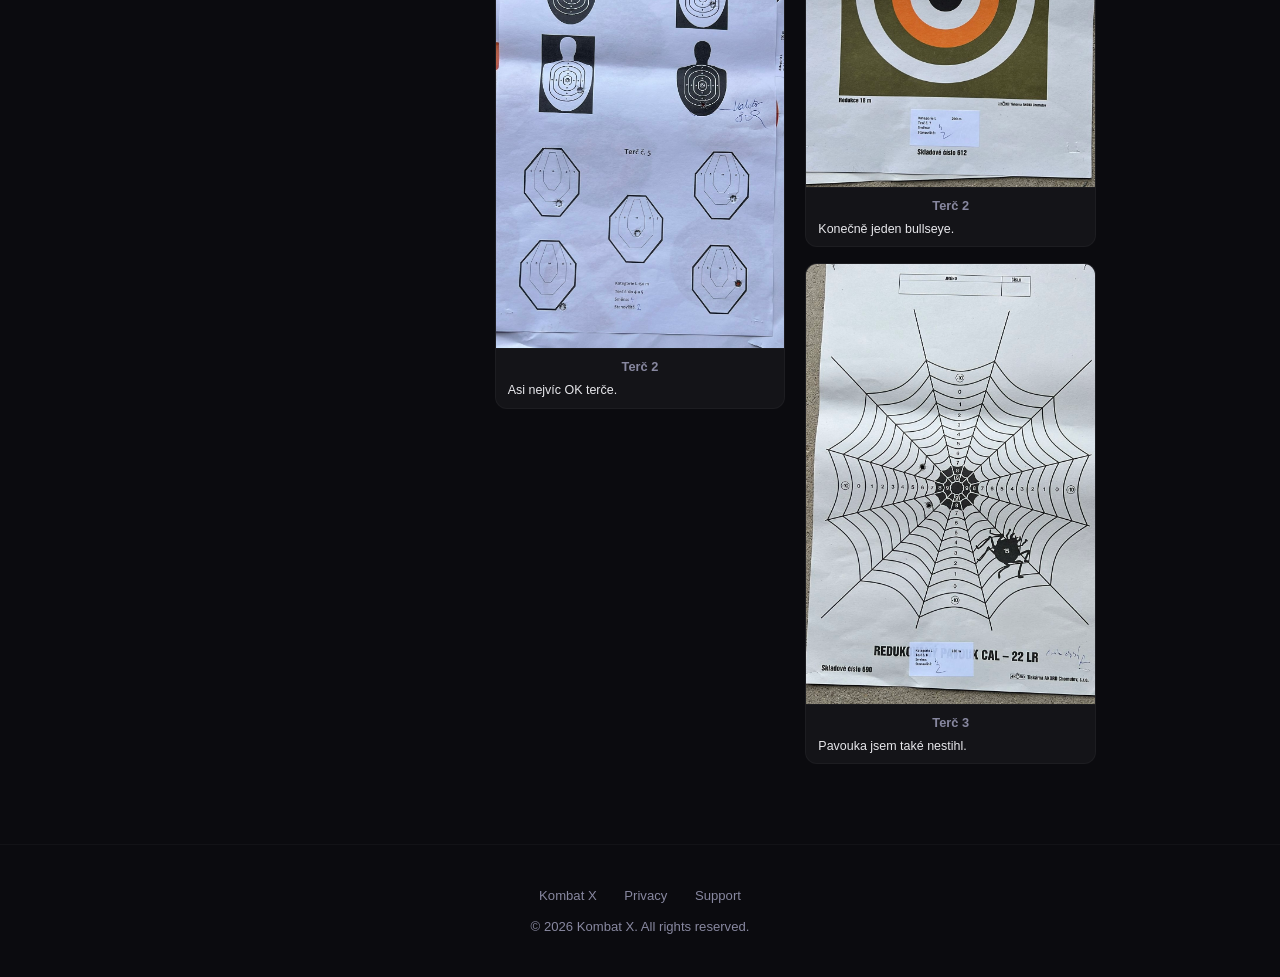
==== commit 190e67cf: "Extend OM/L descriptions and add L division captions Co-Authored-By: Claude Opus 4.7 (1M context) <n" ====
--- a/docs/2026_05_16/index.html
+++ b/docs/2026_05_16/index.html
@@ -173,7 +173,7 @@
 
   <section class="division">
     <h2><span>OM</span> — Open Sights</h2>
-    <p class="description">Otevřená mířidla. Střílelo se mi dobře. 8 kliků na 150 m, 14 kliků na 200 m, všechno „just under 6 hold". Lítá mi to furt doprava, pravděpodobně strhávám.</p>
+    <p class="description">Otevřená mířidla. Střílelo se mi pocitově dobře. 8 kliků na 150 m, 14 kliků na 200 m, všechno „just under 6 hold". Lítá mi to furt doprava, pravděpodobně strhávám. Stejně hrozný výsledek jako loni.</p>
     <div class="targets-grid">
       <div class="distance-col">
         <h3>100 m</h3>
@@ -286,7 +286,7 @@
 
   <section class="division">
     <h2><span>L</span> — Any Rifle</h2>
-    <p class="description">Libovolná puška, bez omezení.</p>
+    <p class="description">Libovolná puška, bez omezení. Korekce 2 na 150 m a 7 na 200 m.</p>
     <div class="targets-grid">
       <div class="distance-col">
         <h3>100 m</h3>
@@ -294,7 +294,10 @@
           <a href="L_100m_1.jpg" target="_blank" rel="noopener">
             <img src="L_100m_1.jpg" alt="L 100 m — terč 1" loading="lazy">
           </a>
-          <div class="caption">Terč 1</div>
+          <div class="caption">
+            <div class="caption-label">Terč 1</div>
+            <div class="caption-text">Stříleno poslední, nestihl jsem.</div>
+          </div>
         </div>
       </div>
       <div class="distance-col">
@@ -303,13 +306,19 @@
           <a href="L_150m_1.jpg" target="_blank" rel="noopener">
             <img src="L_150m_1.jpg" alt="L 150 m — terč 1" loading="lazy">
           </a>
-          <div class="caption">Terč 1</div>
+          <div class="caption">
+            <div class="caption-label">Terč 1</div>
+            <div class="caption-text">Studená rána (−4 kliky dle pátečního tréninku).</div>
+          </div>
         </div>
         <div class="target">
           <a href="L_150m_2.jpg" target="_blank" rel="noopener">
             <img src="L_150m_2.jpg" alt="L 150 m — terč 2" loading="lazy">
           </a>
-          <div class="caption">Terč 2</div>
+          <div class="caption">
+            <div class="caption-label">Terč 2</div>
+            <div class="caption-text">Asi nejvíc OK terče.</div>
+          </div>
         </div>
       </div>
       <div class="distance-col">
@@ -318,19 +327,28 @@
           <a href="L_200m_1.jpg" target="_blank" rel="noopener">
             <img src="L_200m_1.jpg" alt="L 200 m — terč 1" loading="lazy">
           </a>
-          <div class="caption">Terč 1</div>
+          <div class="caption">
+            <div class="caption-label">Terč 1</div>
+            <div class="caption-text">Všech 8 ran doprava dolů, nechápu.</div>
+          </div>
         </div>
         <div class="target">
           <a href="L_200m_2.jpg" target="_blank" rel="noopener">
             <img src="L_200m_2.jpg" alt="L 200 m — terč 2" loading="lazy">
           </a>
-          <div class="caption">Terč 2</div>
+          <div class="caption">
+            <div class="caption-label">Terč 2</div>
+            <div class="caption-text">Konečně jeden bullseye.</div>
+          </div>
         </div>
         <div class="target">
           <a href="L_200m_3.jpg" target="_blank" rel="noopener">
             <img src="L_200m_3.jpg" alt="L 200 m — terč 3" loading="lazy">
           </a>
-          <div class="caption">Terč 3</div>
+          <div class="caption">
+            <div class="caption-label">Terč 3</div>
+            <div class="caption-text">Pavouka jsem také nestihl.</div>
+          </div>
         </div>
       </div>
     </div>
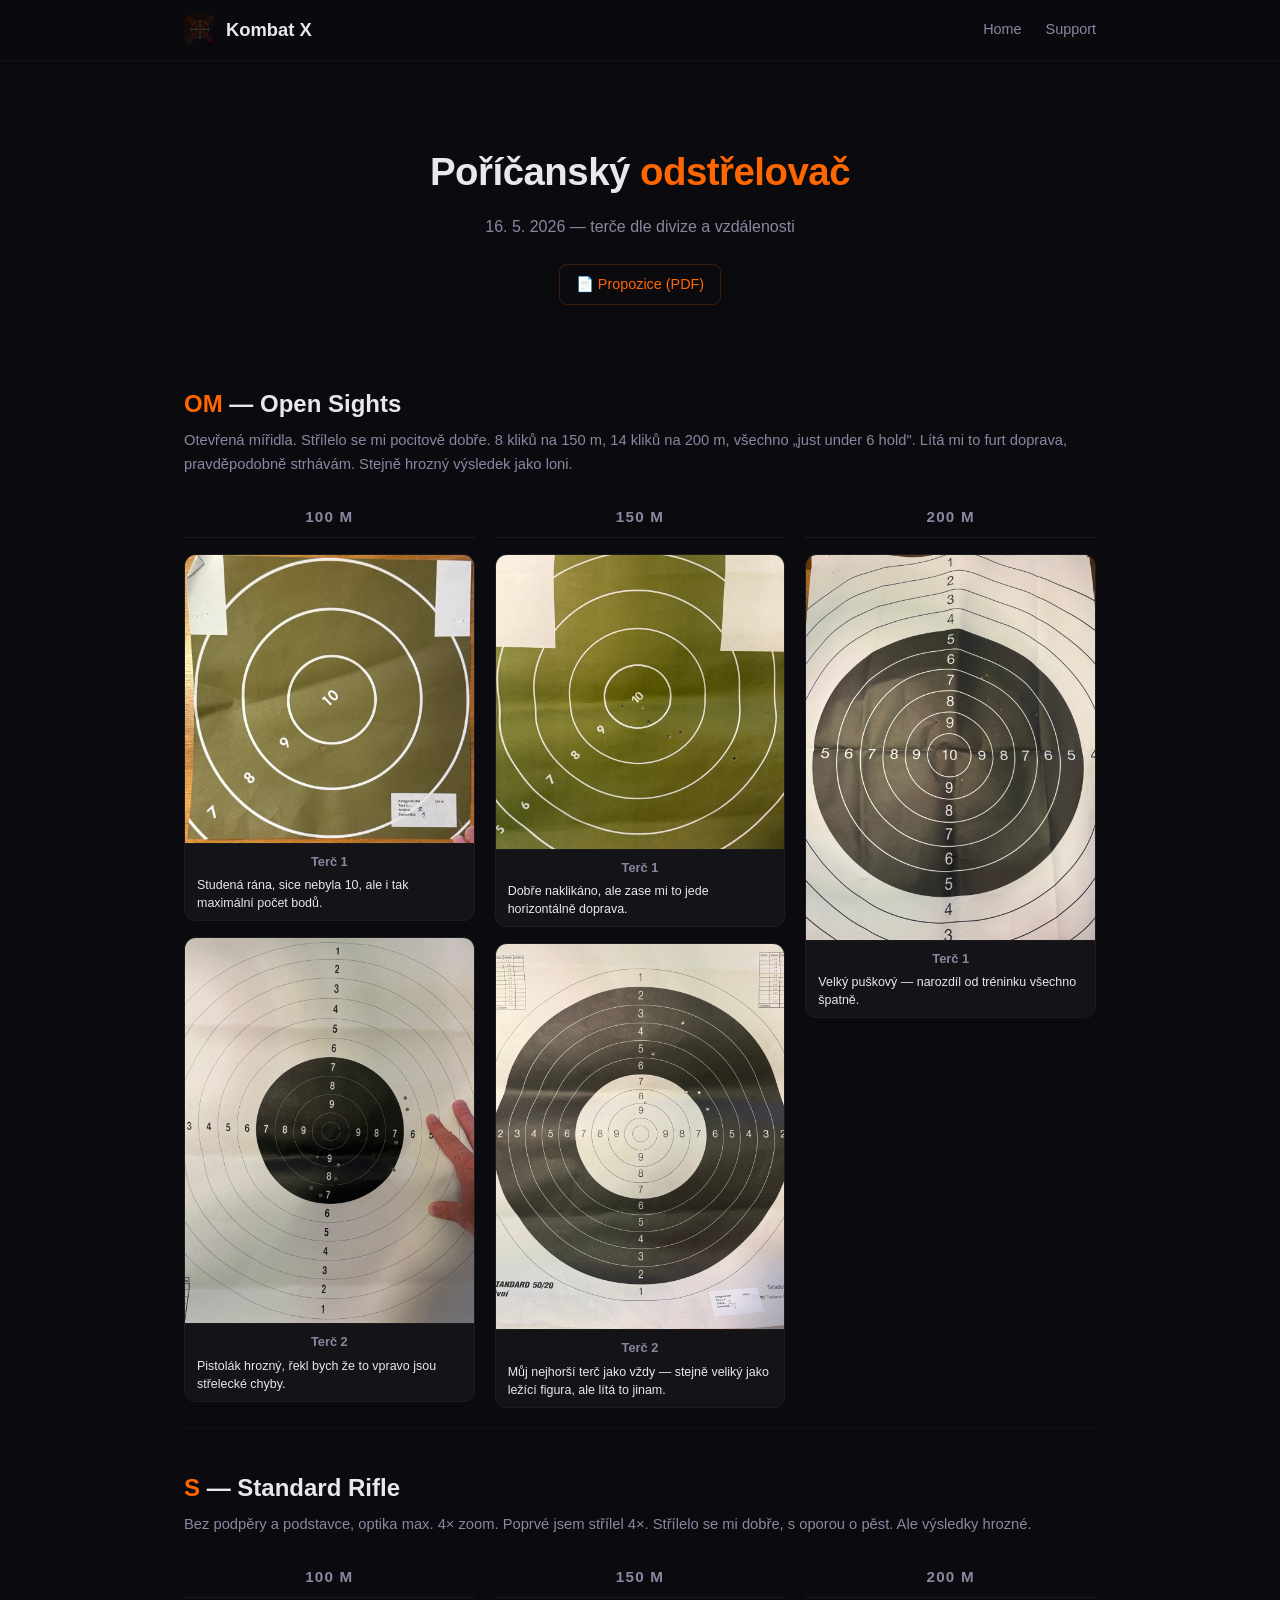
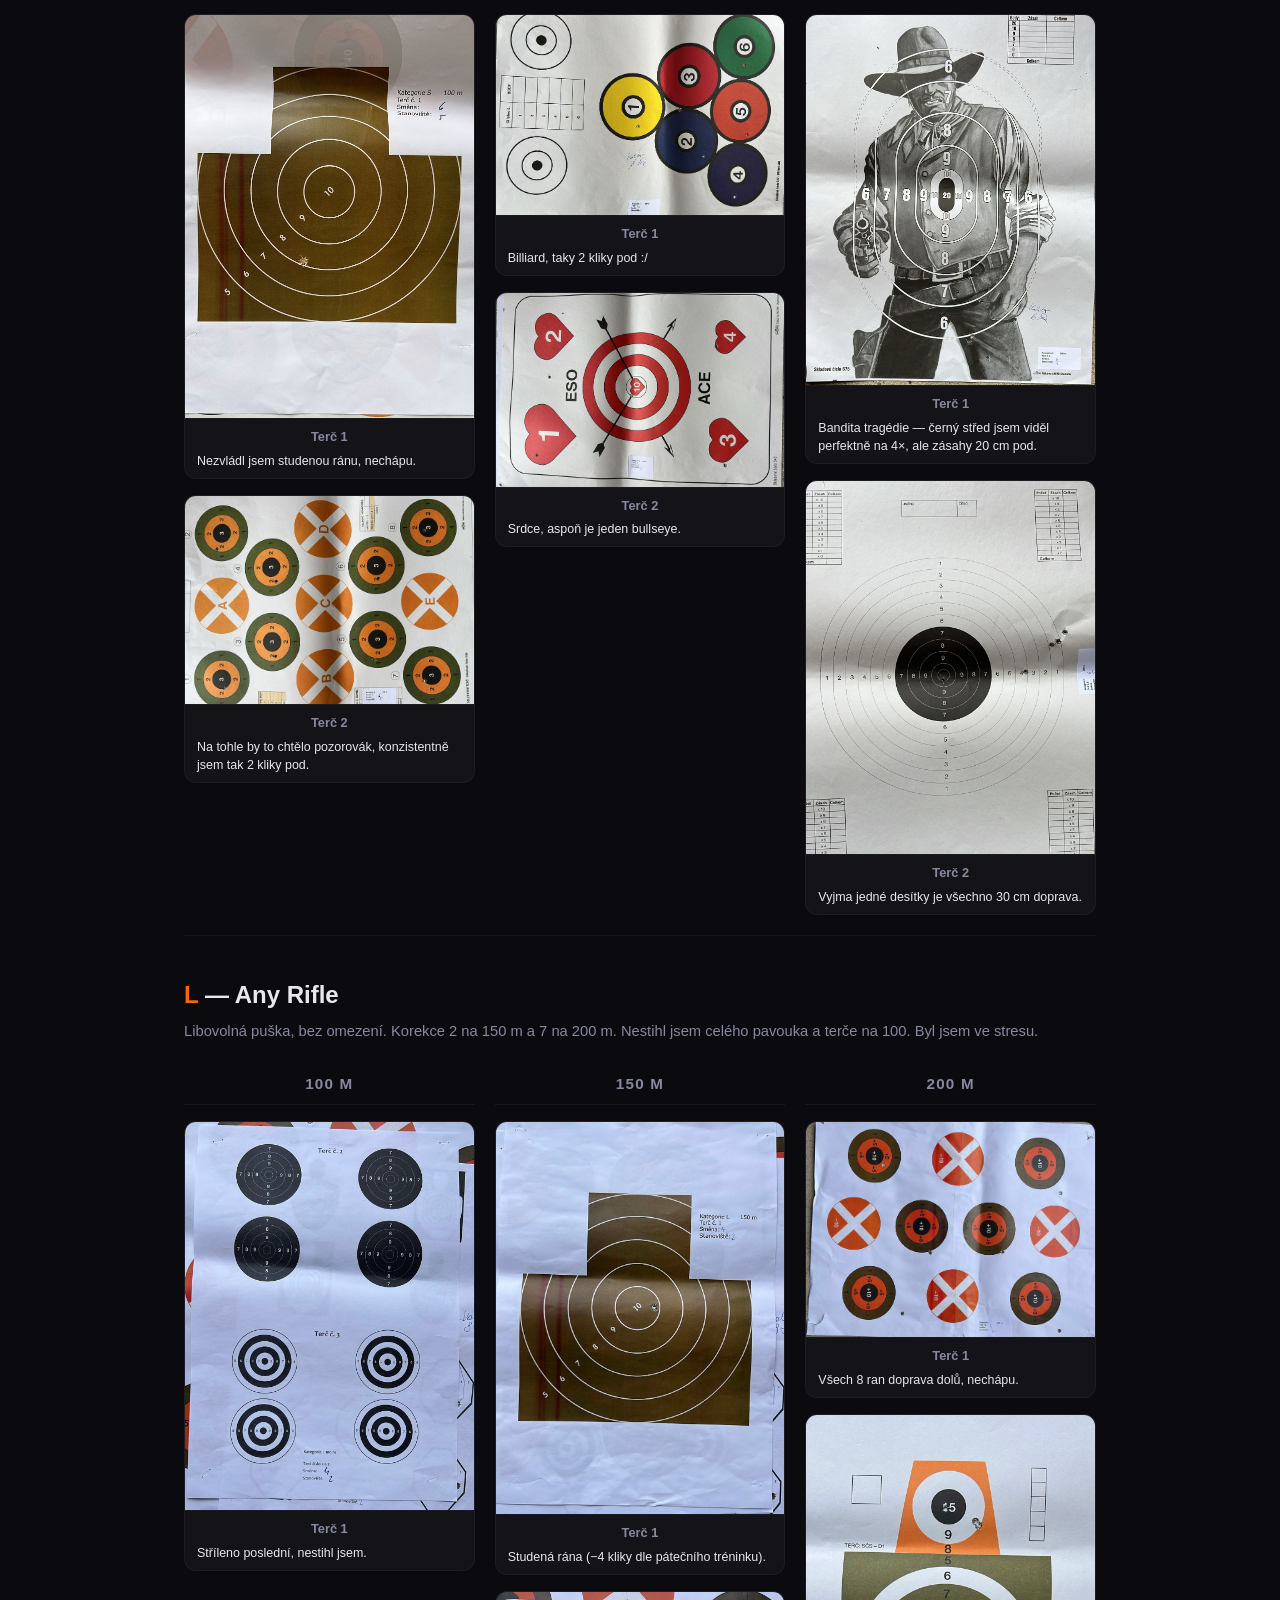
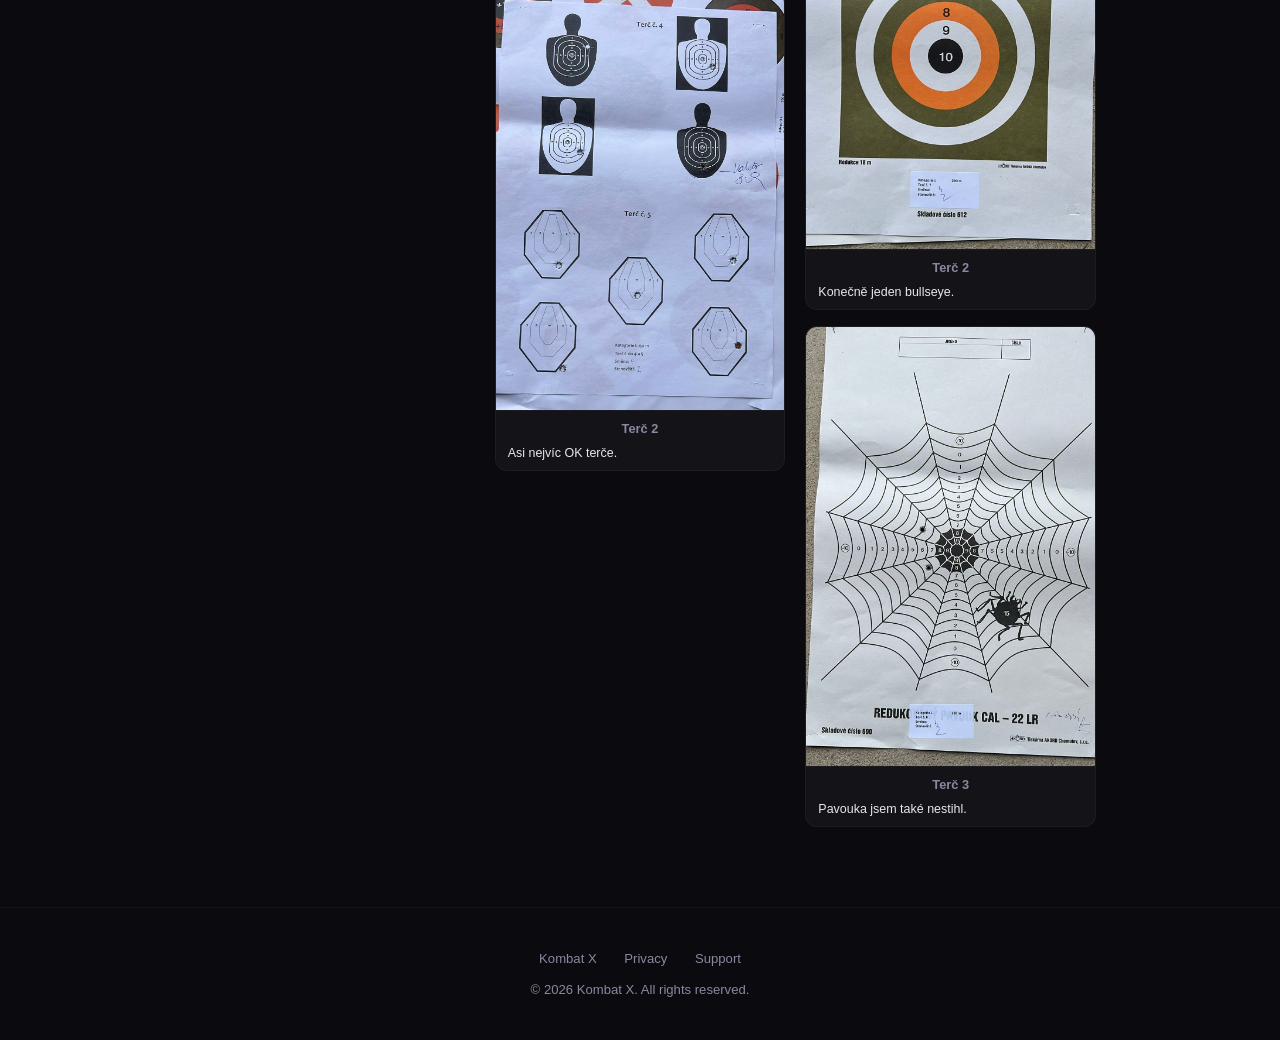
==== commit cb381cce: "Add S division captions and extend S/L descriptions Co-Authored-By: Claude Opus 4.7 (1M context) <no" ====
--- a/docs/2026_05_16/index.html
+++ b/docs/2026_05_16/index.html
@@ -234,7 +234,7 @@
 
   <section class="division">
     <h2><span>S</span> — Standard Rifle</h2>
-    <p class="description">Bez podpěry a podstavce, optika max. 4× zoom.</p>
+    <p class="description">Bez podpěry a podstavce, optika max. 4× zoom. Poprvé jsem střílel 4×. Střílelo se mi dobře, s oporou o pěst. Ale výsledky hrozné.</p>
     <div class="targets-grid">
       <div class="distance-col">
         <h3>100 m</h3>
@@ -242,13 +242,19 @@
           <a href="S_100m_1.JPG" target="_blank" rel="noopener">
             <img src="S_100m_1.JPG" alt="S 100 m — terč 1" loading="lazy">
           </a>
-          <div class="caption">Terč 1</div>
+          <div class="caption">
+            <div class="caption-label">Terč 1</div>
+            <div class="caption-text">Nezvládl jsem studenou ránu, nechápu.</div>
+          </div>
         </div>
         <div class="target">
           <a href="S_100m_2.JPG" target="_blank" rel="noopener">
             <img src="S_100m_2.JPG" alt="S 100 m — terč 2" loading="lazy">
           </a>
-          <div class="caption">Terč 2</div>
+          <div class="caption">
+            <div class="caption-label">Terč 2</div>
+            <div class="caption-text">Na tohle by to chtělo pozorovák, konzistentně jsem tak 2 kliky pod.</div>
+          </div>
         </div>
       </div>
       <div class="distance-col">
@@ -257,13 +263,19 @@
           <a href="S_150m_1.JPG" target="_blank" rel="noopener">
             <img src="S_150m_1.JPG" alt="S 150 m — terč 1" loading="lazy">
           </a>
-          <div class="caption">Terč 1</div>
+          <div class="caption">
+            <div class="caption-label">Terč 1</div>
+            <div class="caption-text">Billiard, taky 2 kliky pod :/</div>
+          </div>
         </div>
         <div class="target">
           <a href="S_150m_2.JPG" target="_blank" rel="noopener">
             <img src="S_150m_2.JPG" alt="S 150 m — terč 2" loading="lazy">
           </a>
-          <div class="caption">Terč 2</div>
+          <div class="caption">
+            <div class="caption-label">Terč 2</div>
+            <div class="caption-text">Srdce, aspoň je jeden bullseye.</div>
+          </div>
         </div>
       </div>
       <div class="distance-col">
@@ -272,13 +284,19 @@
           <a href="S_200m_1.JPG" target="_blank" rel="noopener">
             <img src="S_200m_1.JPG" alt="S 200 m — terč 1" loading="lazy">
           </a>
-          <div class="caption">Terč 1</div>
+          <div class="caption">
+            <div class="caption-label">Terč 1</div>
+            <div class="caption-text">Bandita tragédie — černý střed jsem viděl perfektně na 4×, ale zásahy 20 cm pod.</div>
+          </div>
         </div>
         <div class="target">
           <a href="S_200m_2.JPG" target="_blank" rel="noopener">
             <img src="S_200m_2.JPG" alt="S 200 m — terč 2" loading="lazy">
           </a>
-          <div class="caption">Terč 2</div>
+          <div class="caption">
+            <div class="caption-label">Terč 2</div>
+            <div class="caption-text">Vyjma jedné desítky je všechno 30 cm doprava.</div>
+          </div>
         </div>
       </div>
     </div>
@@ -286,7 +304,7 @@
 
   <section class="division">
     <h2><span>L</span> — Any Rifle</h2>
-    <p class="description">Libovolná puška, bez omezení. Korekce 2 na 150 m a 7 na 200 m.</p>
+    <p class="description">Libovolná puška, bez omezení. Korekce 2 na 150 m a 7 na 200 m. Nestihl jsem celého pavouka a terče na 100. Byl jsem ve stresu.</p>
     <div class="targets-grid">
       <div class="distance-col">
         <h3>100 m</h3>
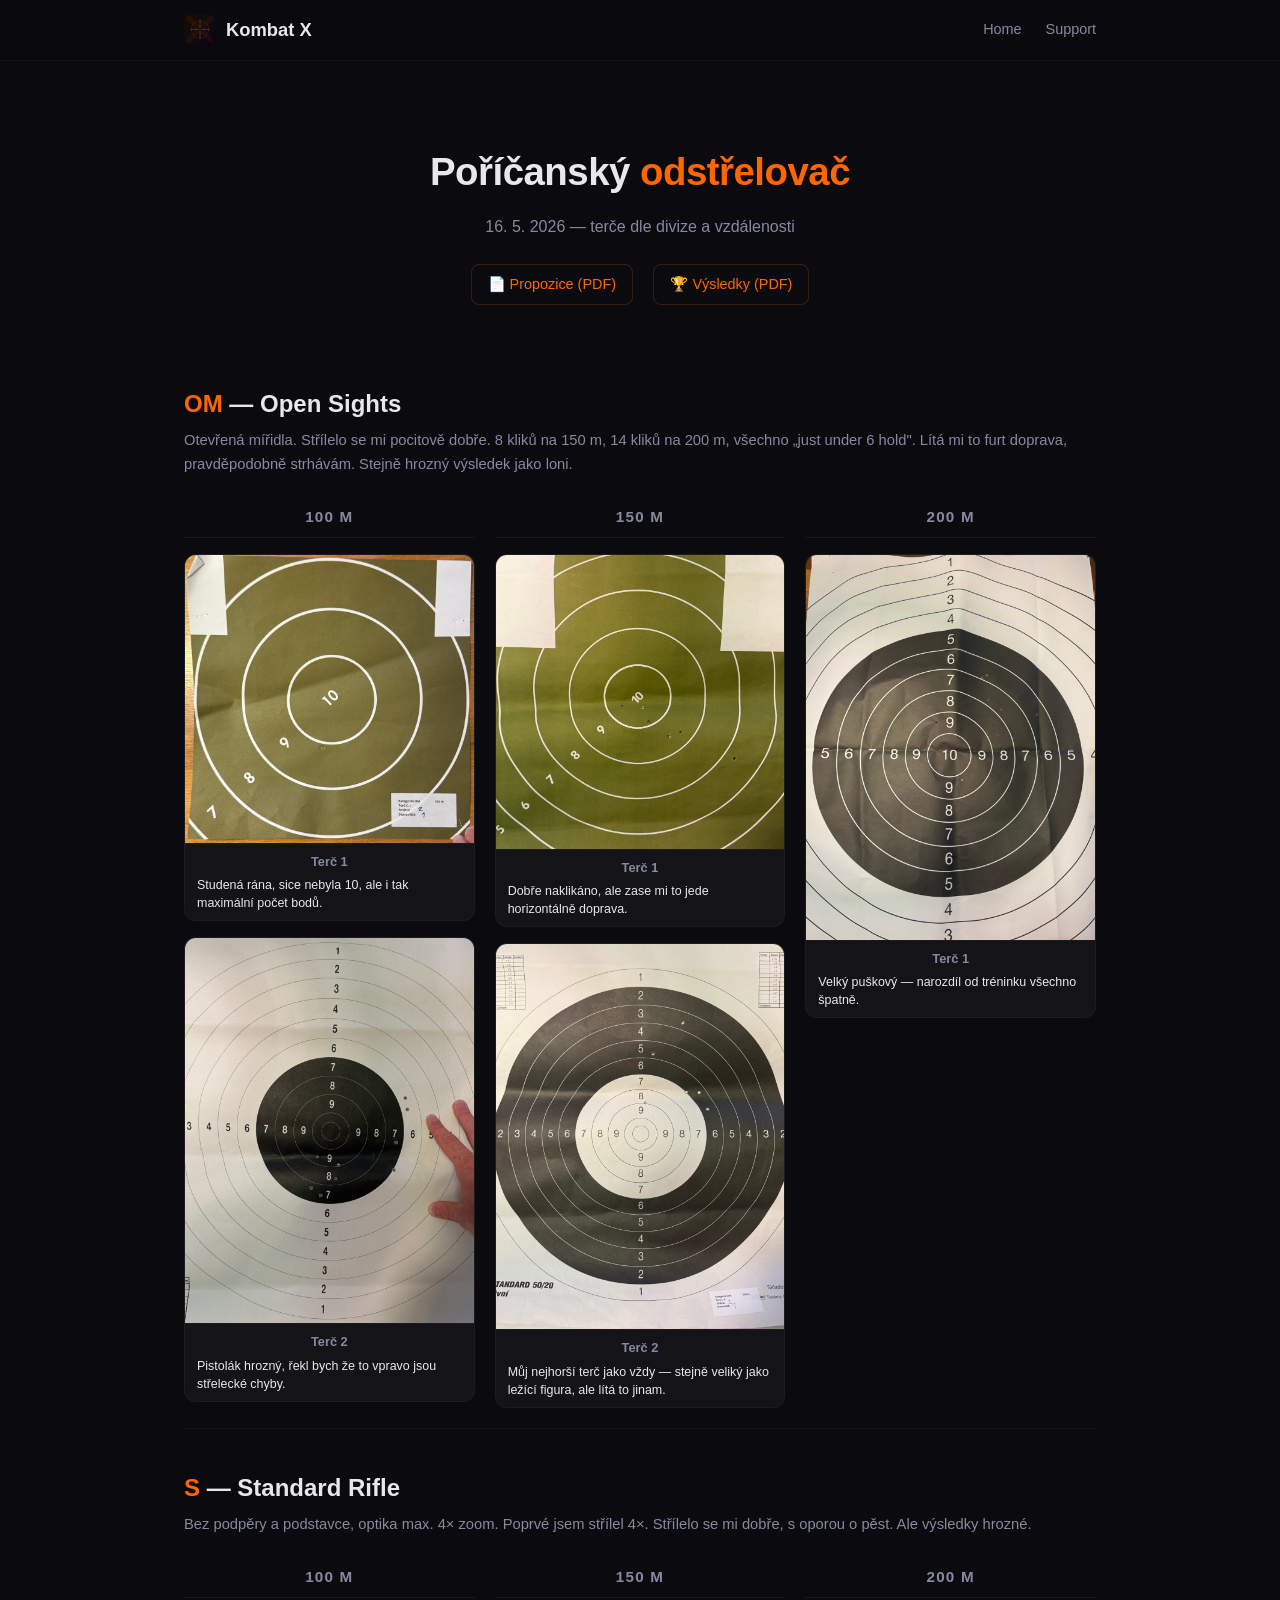
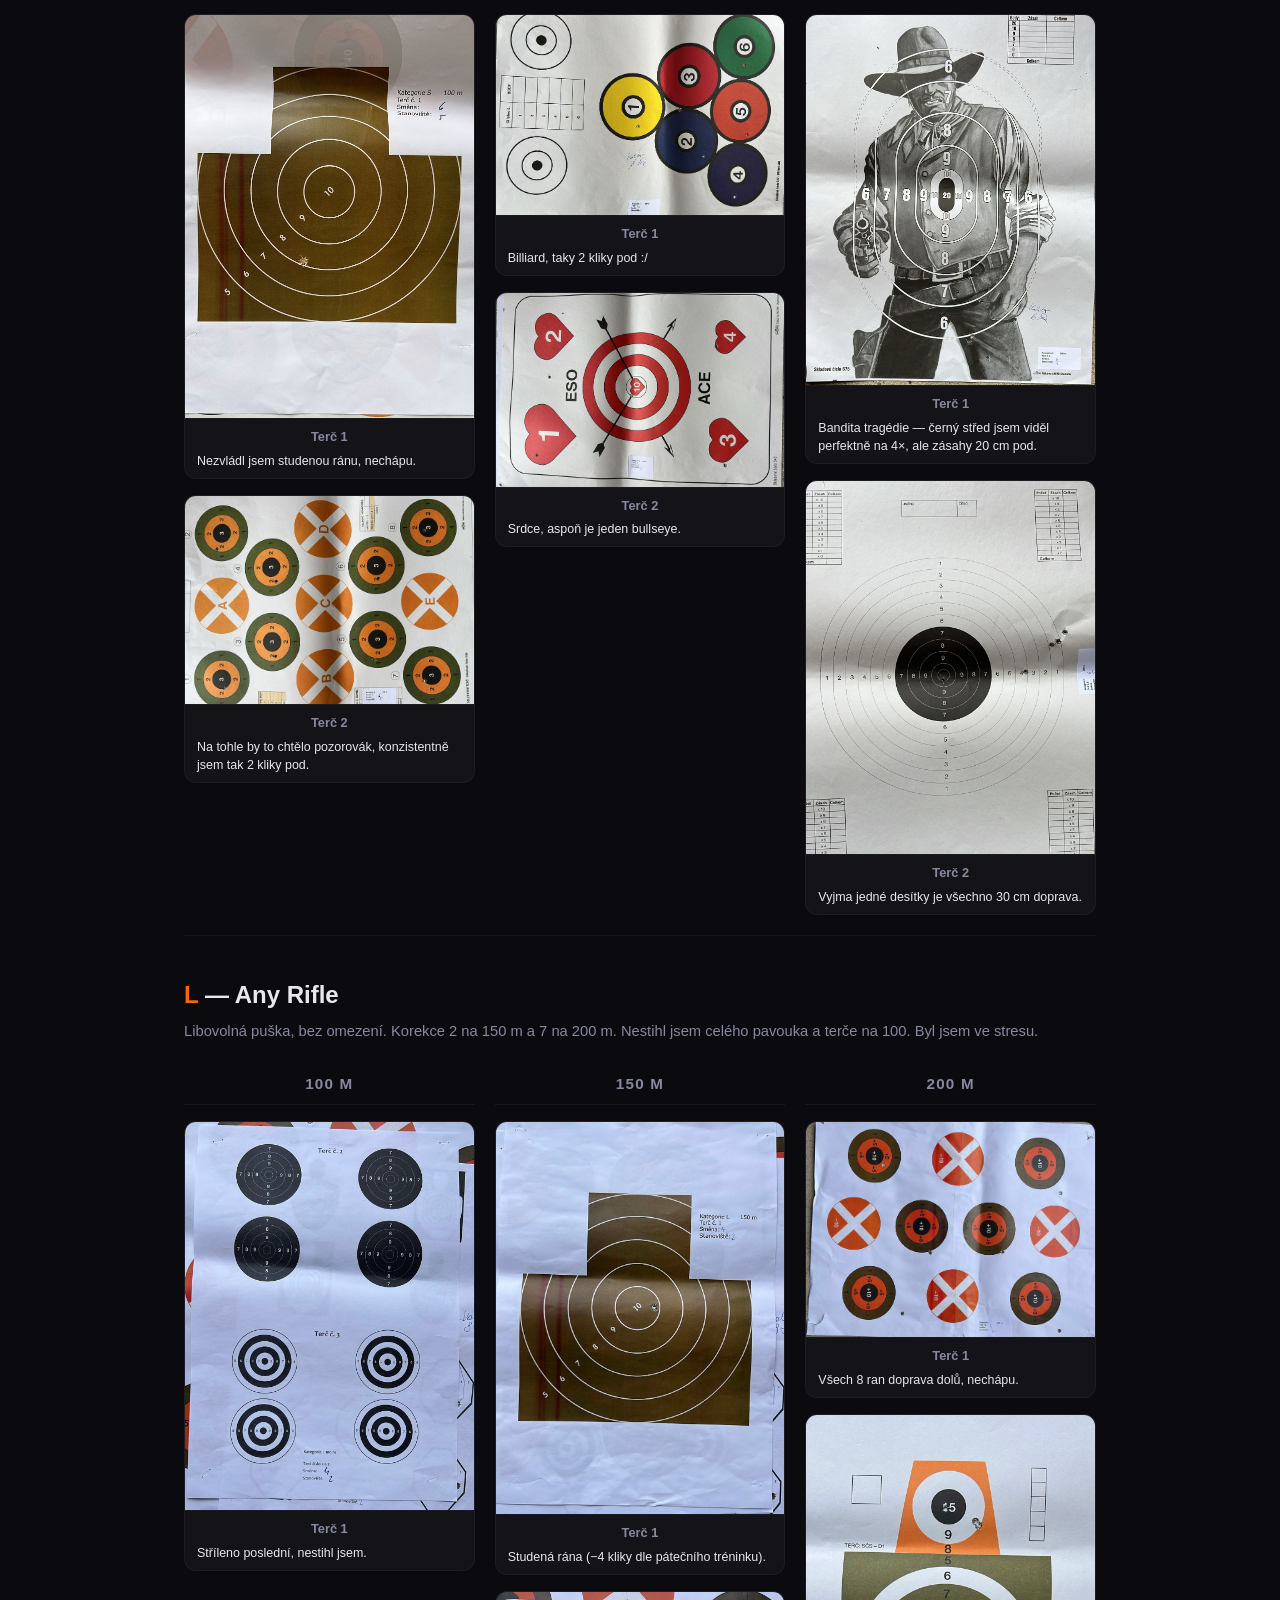
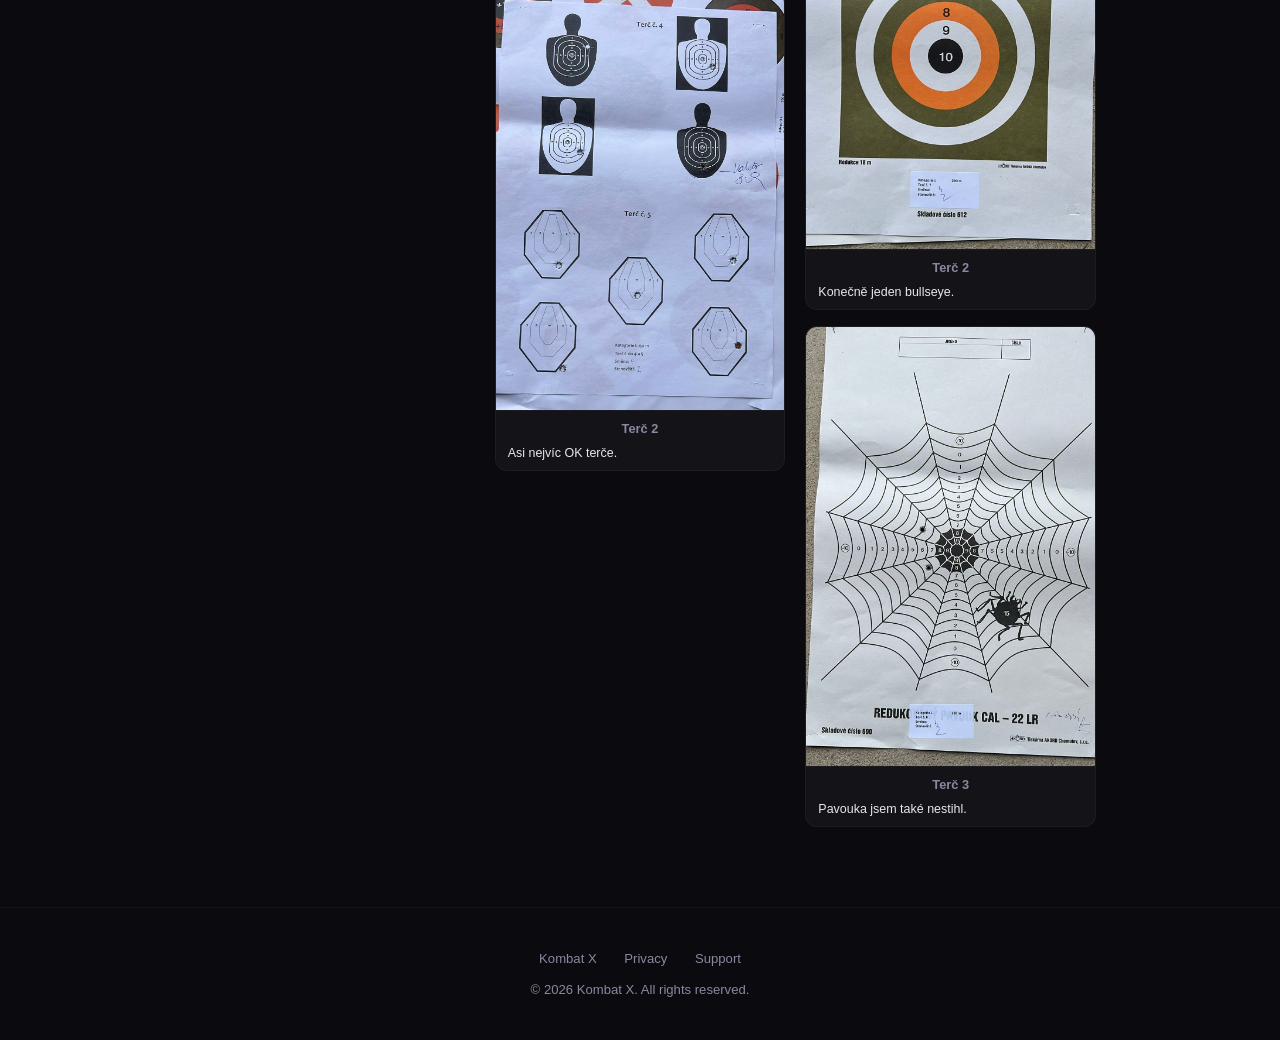
==== commit 723ce68d: "Add results PDF link to competition page Co-Authored-By: Claude Opus 4.7 (1M context) <noreply@anthr" ====
--- a/docs/2026_05_16/index.html
+++ b/docs/2026_05_16/index.html
@@ -164,6 +164,7 @@
     <p class="meta">16. 5. 2026 — terče dle divize a vzdálenosti</p>
     <div class="links">
       <a href="20260516_popis.pdf" target="_blank" rel="noopener">📄 Propozice (PDF)</a>
+      <a href="20260516.pdf" target="_blank" rel="noopener">🏆 Výsledky (PDF)</a>
     </div>
   </div>
 </section>
